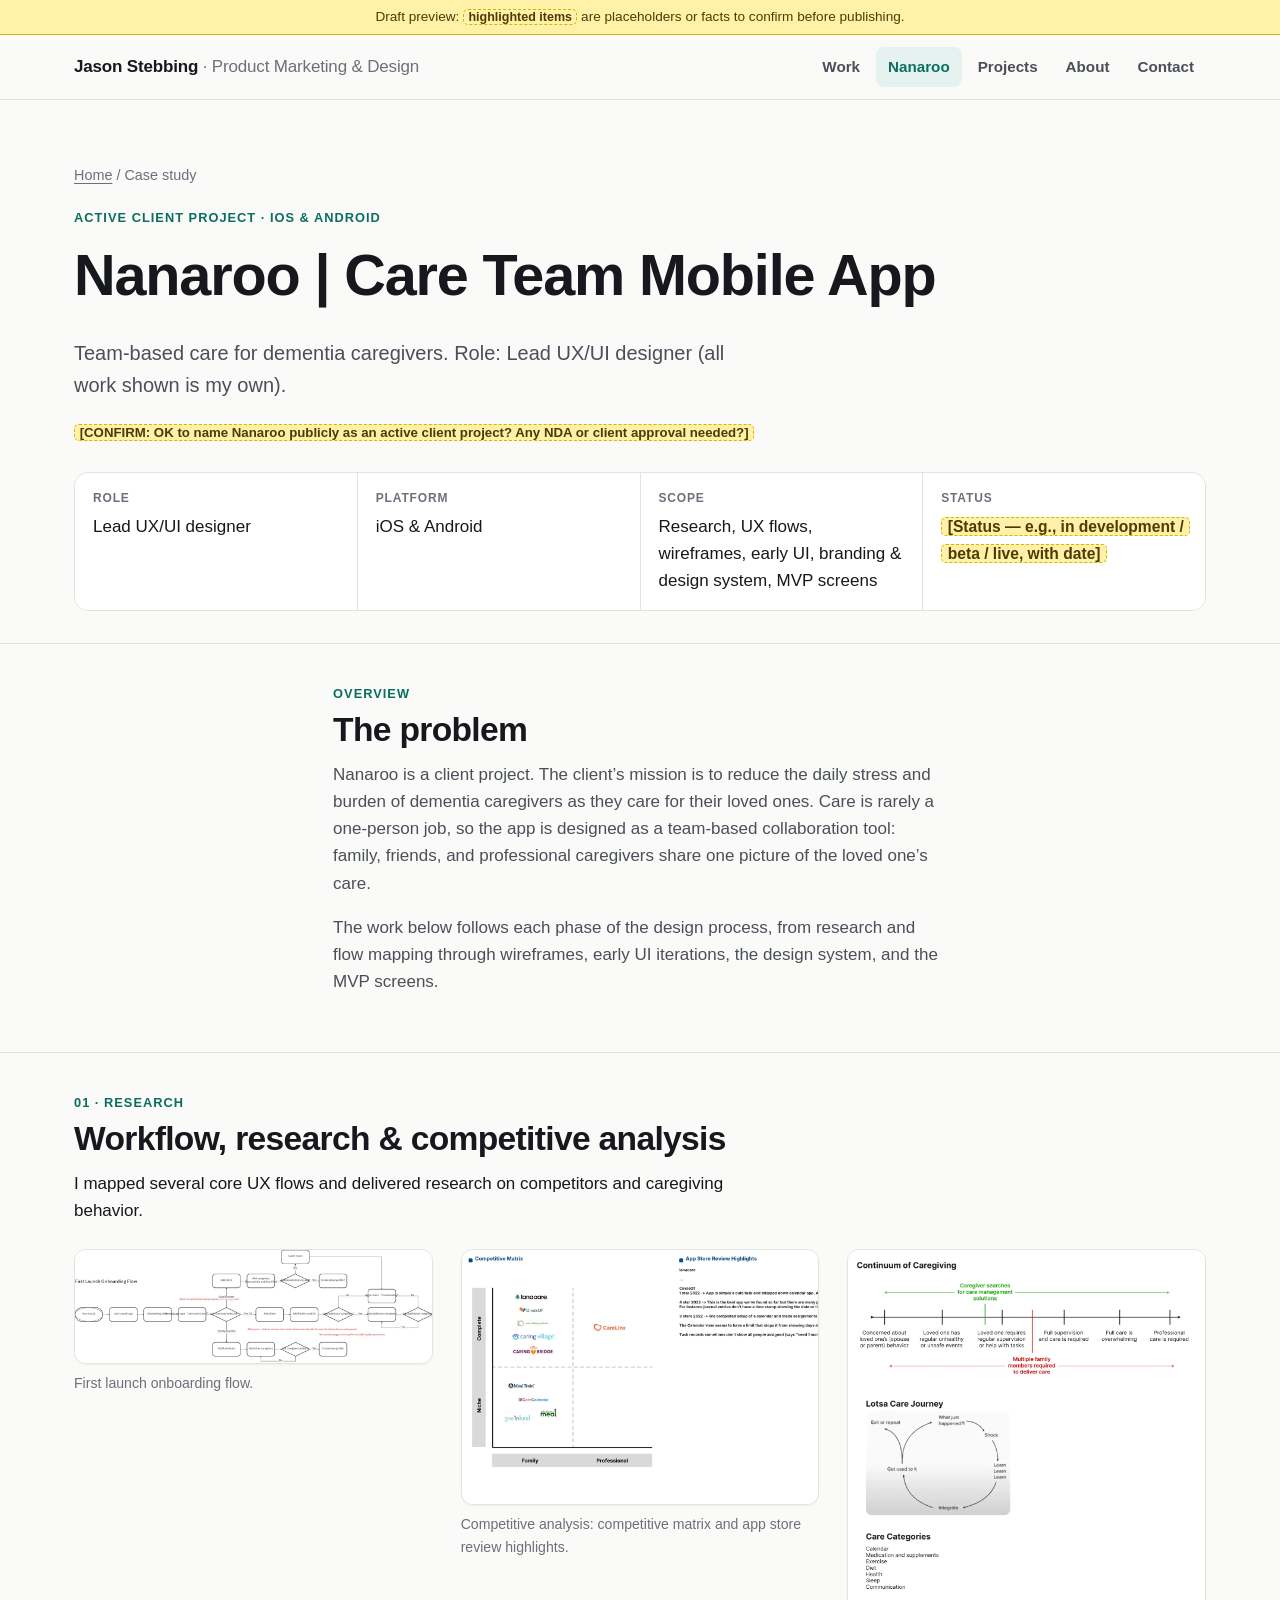
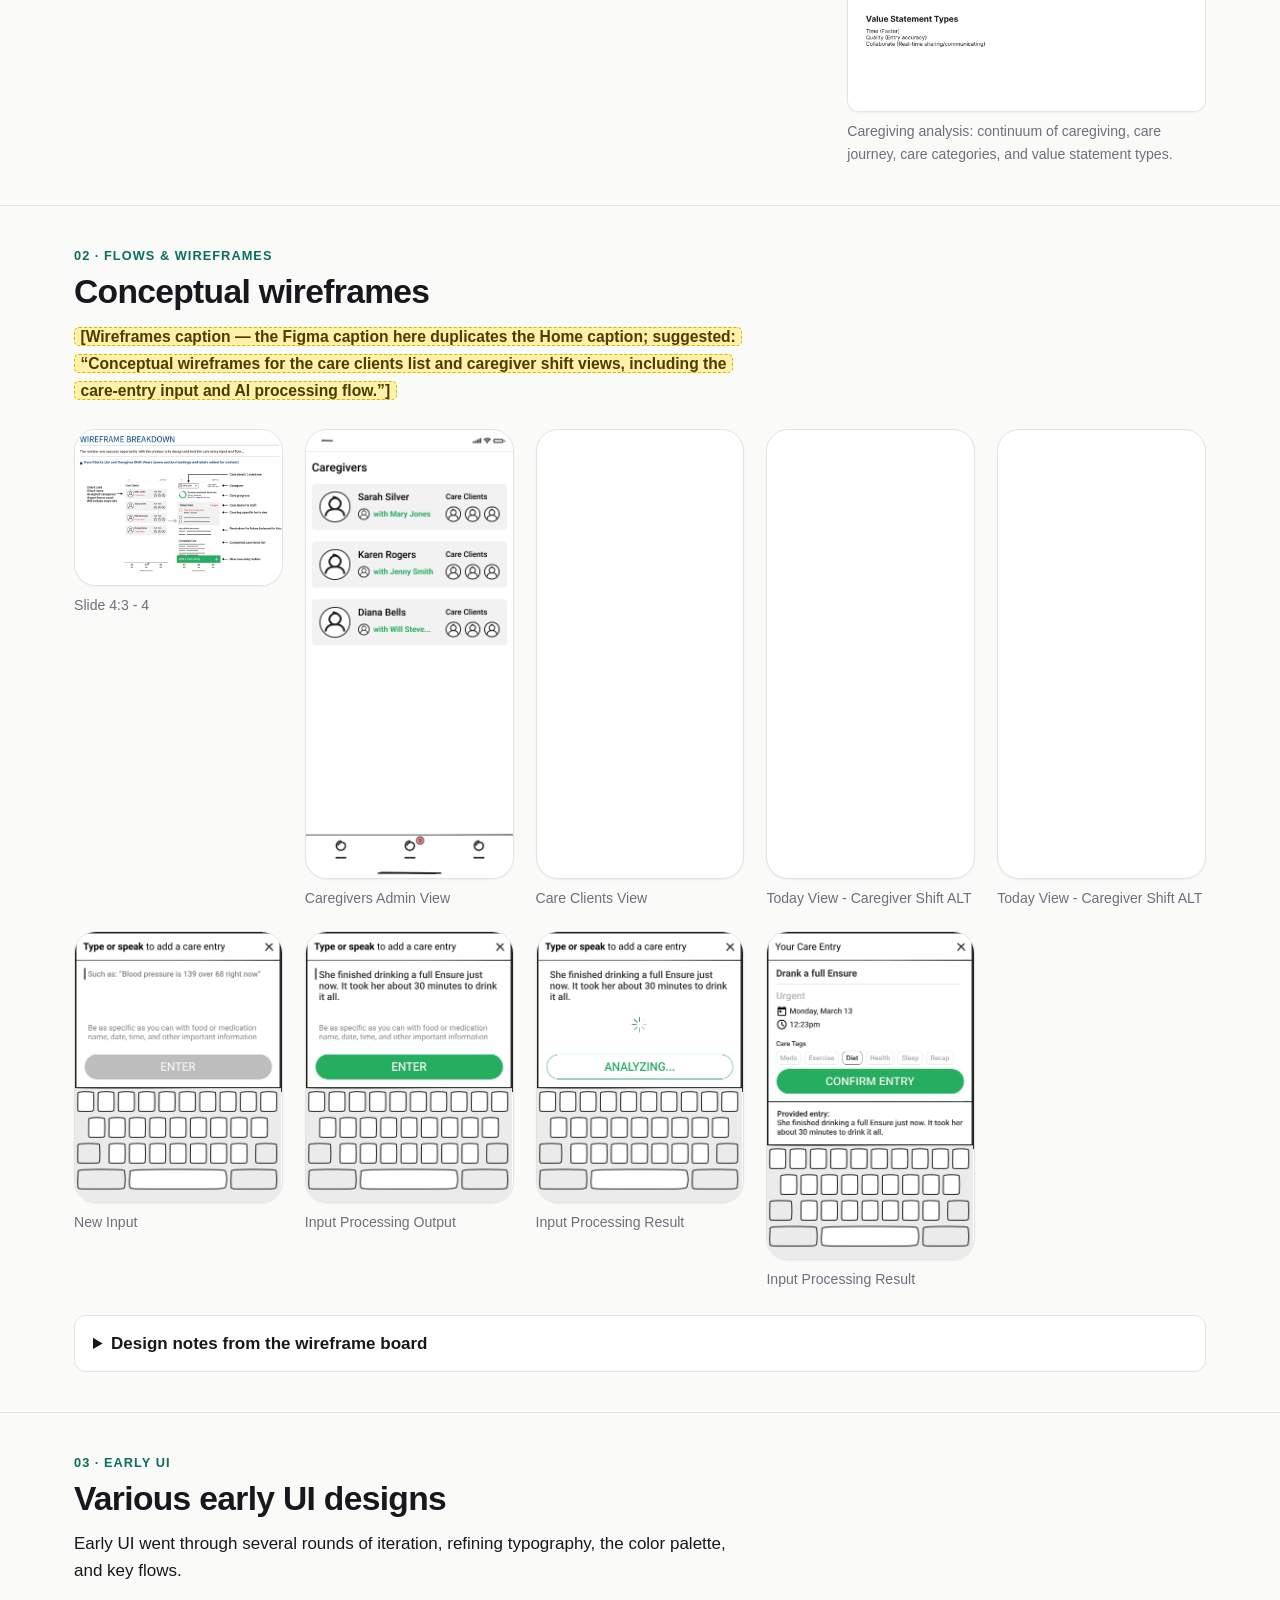
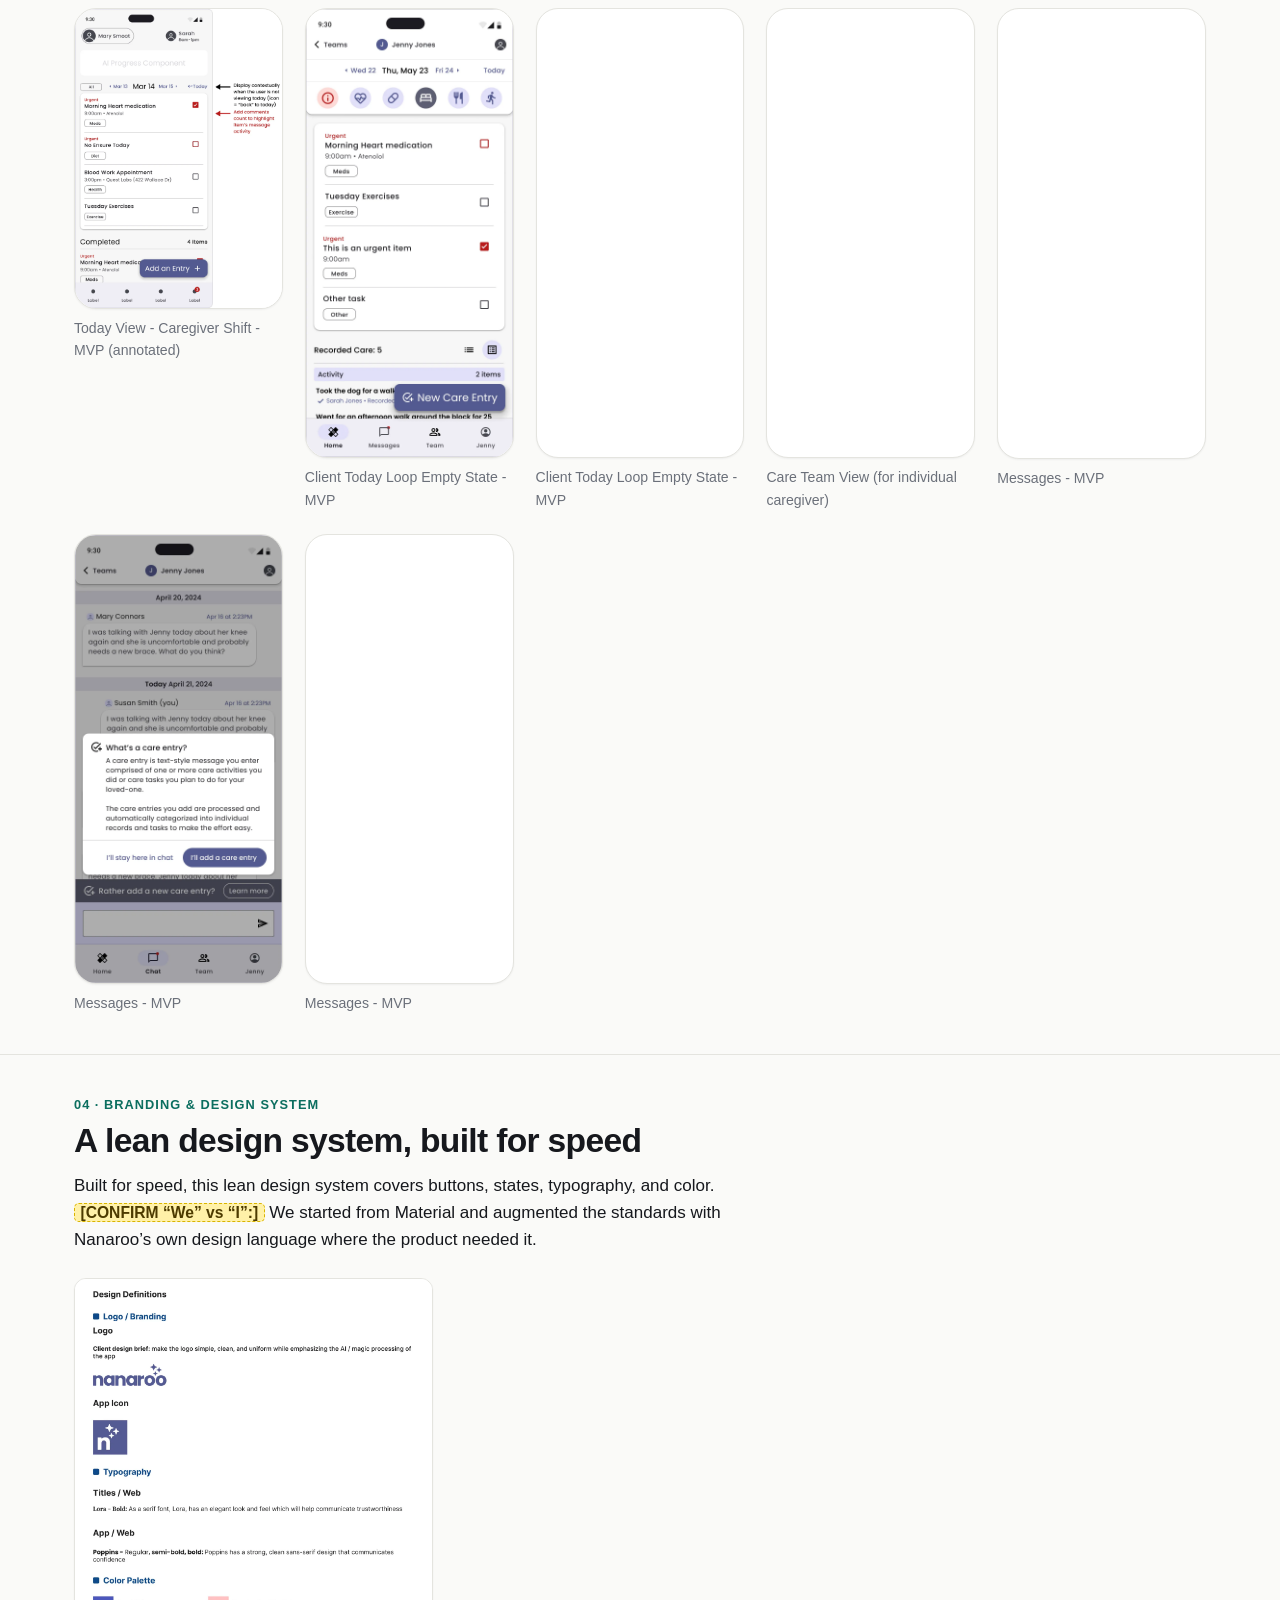
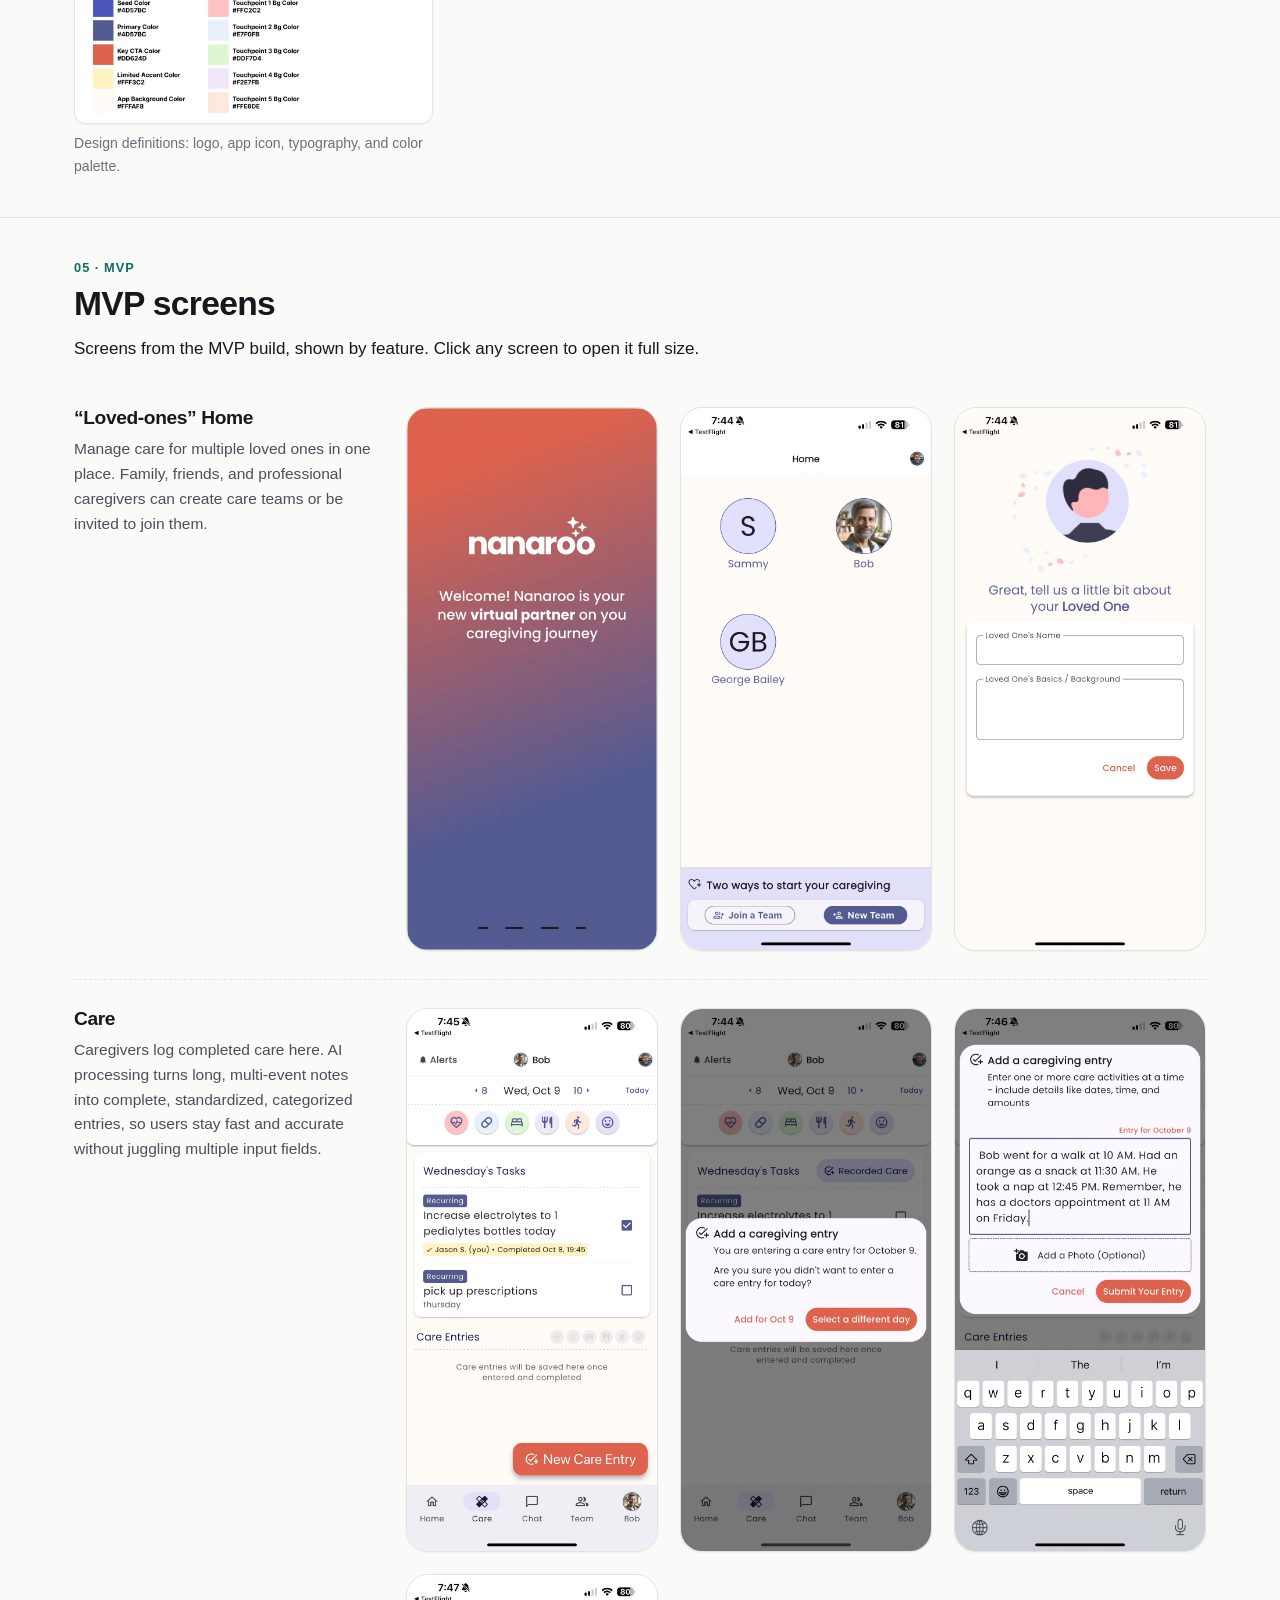
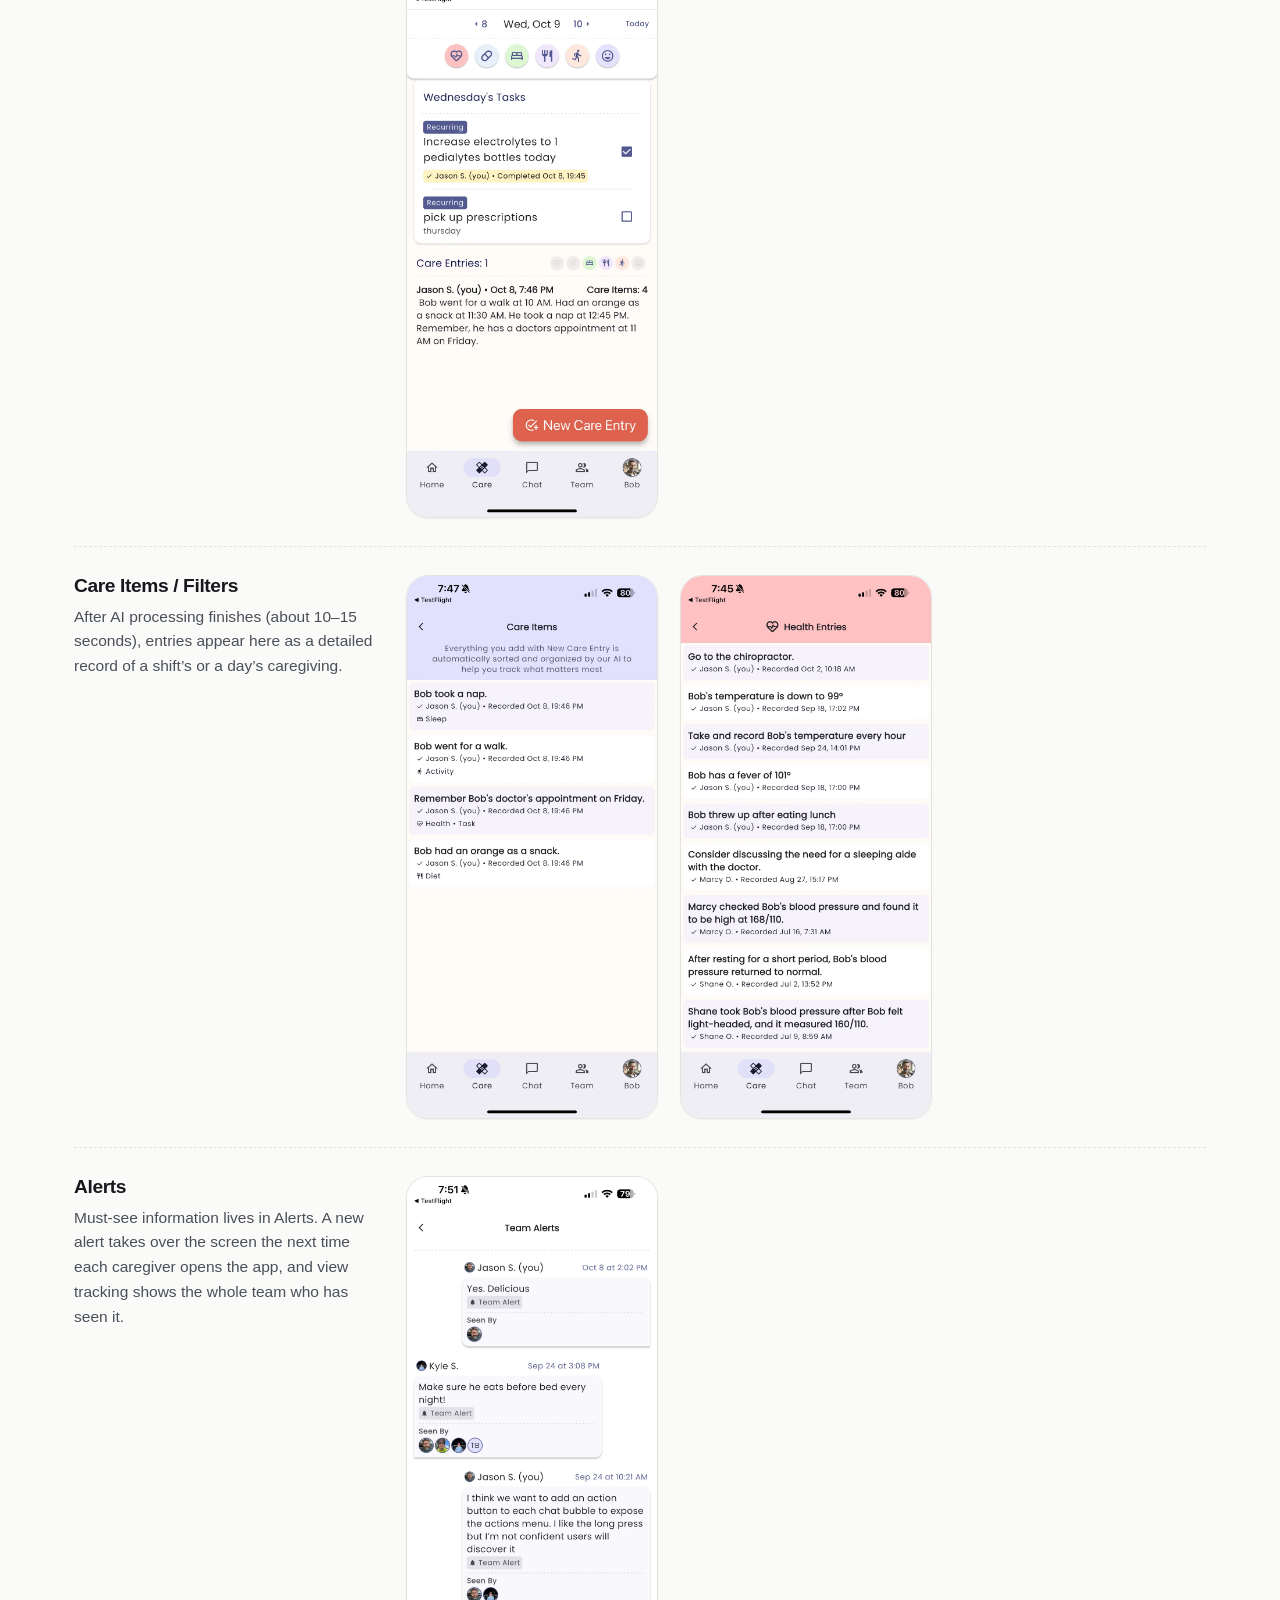
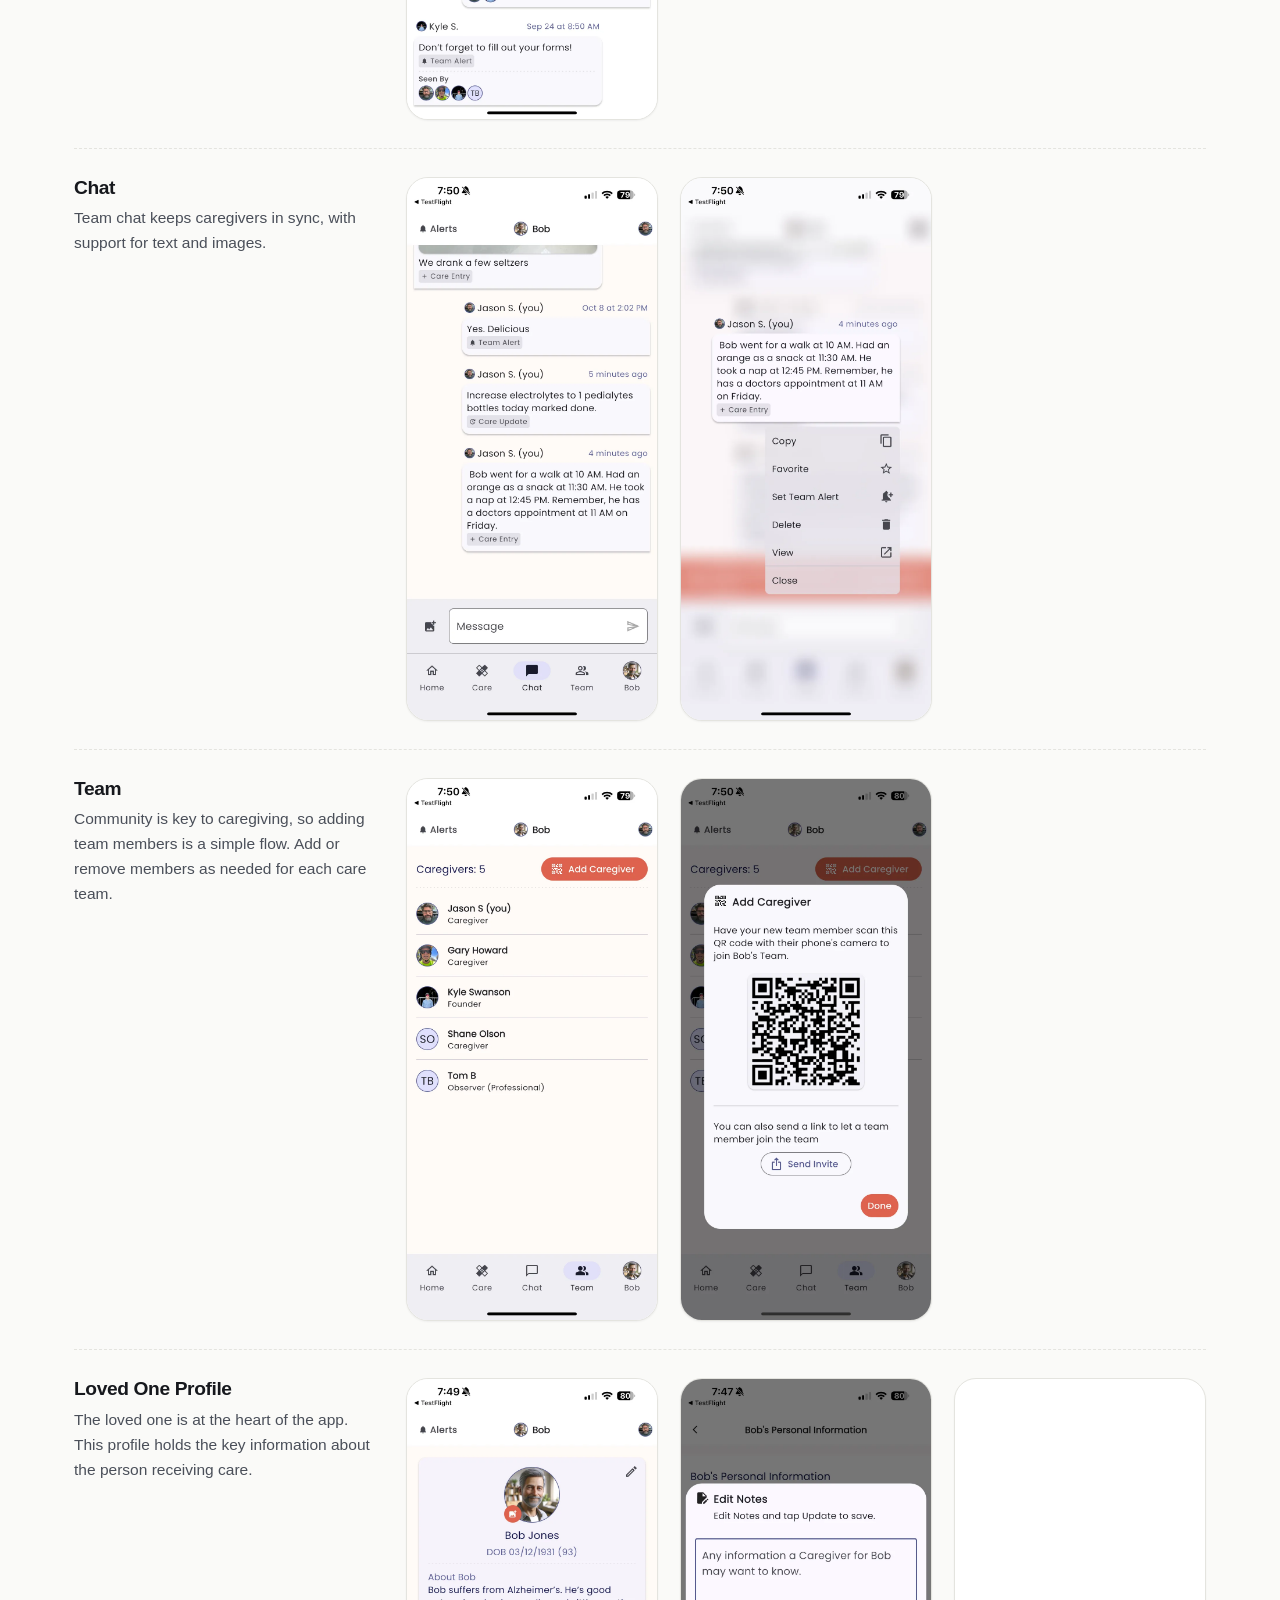
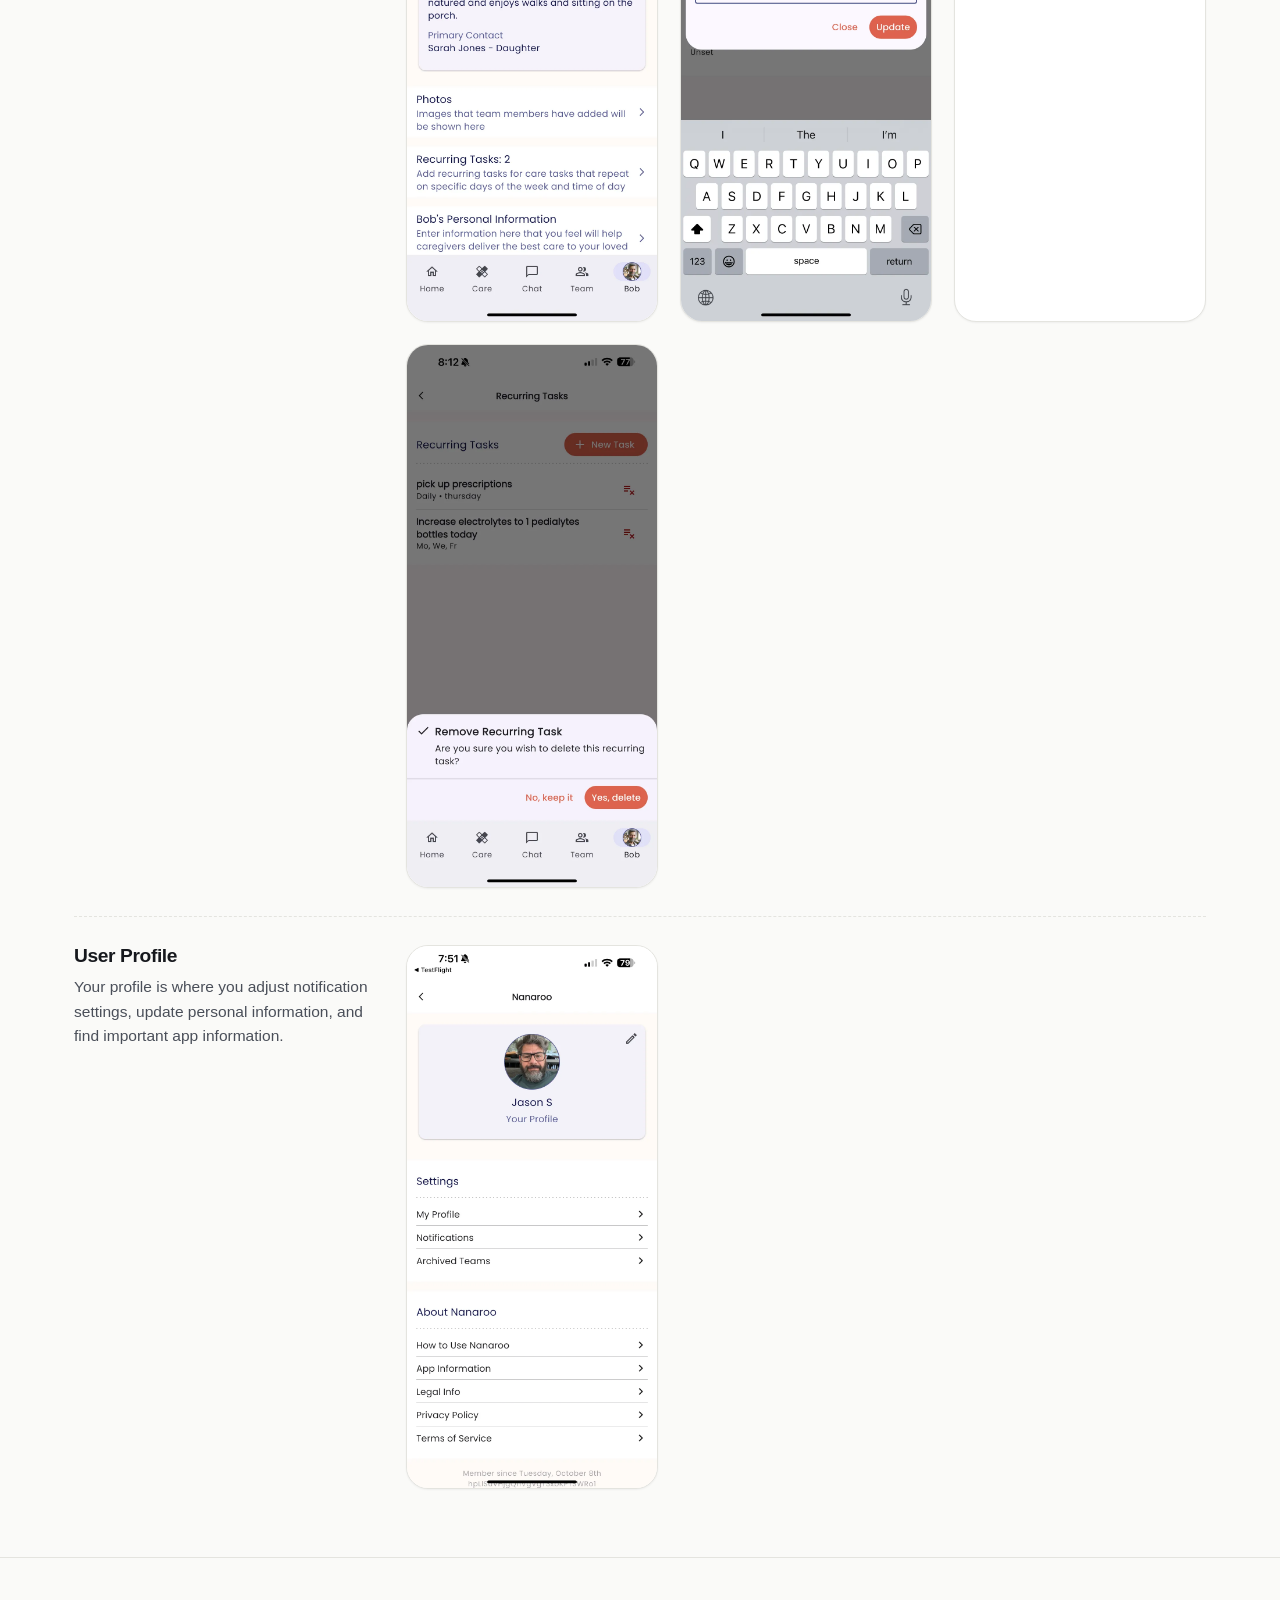
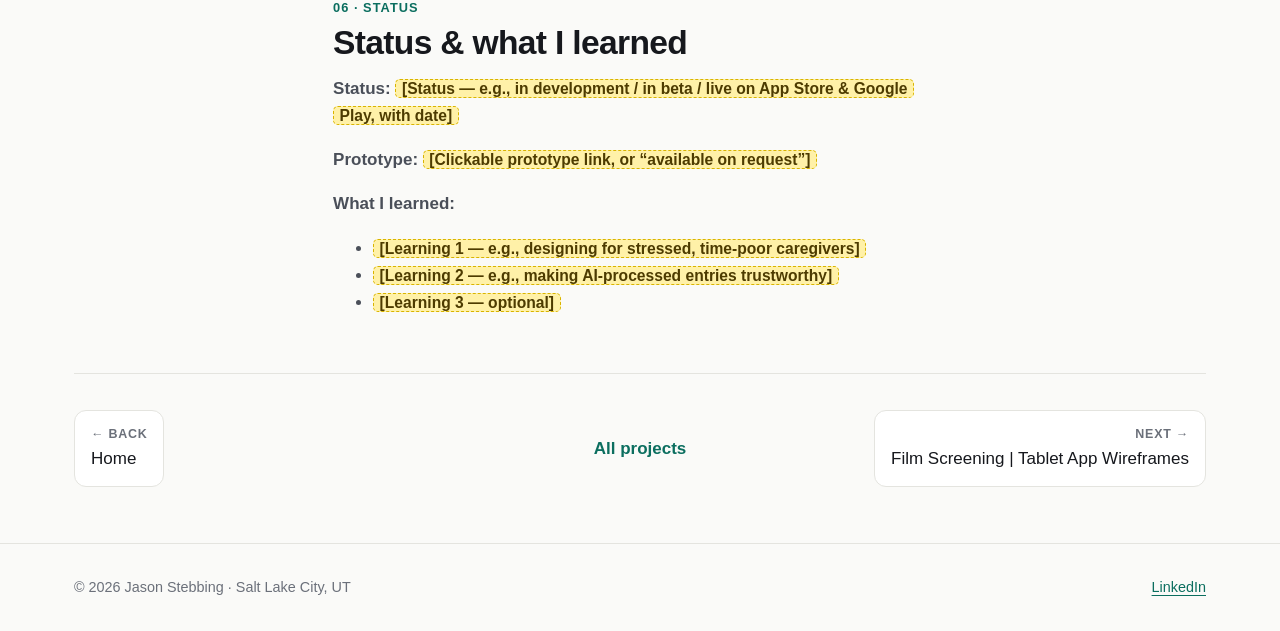
==== nanaroo.html @ d7ece161 "Publish Jason Stebbing's static portfolio for GitHub Pages. Extract the finished HTML/CSS site at th" ====
<!doctype html>
<html lang="en">
<head>
<meta charset="utf-8">
<meta name="viewport" content="width=device-width, initial-scale=1">
<title>Nanaroo case study | Jason Stebbing</title>
<meta name="description" content="Nanaroo: team-based care mobile app for dementia caregivers. Lead UX/UI design by Jason Stebbing.">
<meta name="robots" content="noindex">
<link rel="stylesheet" href="css/style.css">
<link rel="icon" href="data:image/svg+xml,%3Csvg xmlns='http://www.w3.org/2000/svg' viewBox='0 0 64 64'%3E%3Crect width='64' height='64' rx='14' fill='%230b6e5f'/%3E%3Ctext x='32' y='42' font-family='Arial' font-size='28' font-weight='700' fill='white' text-anchor='middle'%3EJS%3C/text%3E%3C/svg%3E">
</head>
<body>
<a class="skip" href="#main">Skip to content</a>
<div class="draft" role="note">Draft preview: <mark class="ph">highlighted items</mark> are placeholders or facts to confirm before publishing.</div>
<header class="site-header"><div class="wrap">
<a class="brand" href="index.html">Jason Stebbing <span>· Product Marketing &amp; Design</span></a>
<nav aria-label="Primary"><ul class="nav">
<li><a href="index.html#work">Work</a></li>
<li><a href="nanaroo.html" aria-current="page">Nanaroo</a></li>
<li><a href="index.html#projects">Projects</a></li>
<li><a href="index.html#about">About</a></li>
<li><a href="index.html#contact">Contact</a></li>
</ul></nav></div></header>
<main id="main">

<div class="page-head"><div class="wrap">
<p class="crumb"><a href="index.html">Home</a> / Case study</p>
<span class="eyebrow">Active client project · iOS &amp; Android</span>
<h1>Nanaroo | Care Team Mobile App</h1>
<p class="lede">Team-based care for dementia caregivers. Role: Lead UX/UI designer (all work shown is my own).</p>
<p class="note"><mark class="ph">[CONFIRM: OK to name Nanaroo publicly as an active client project? Any NDA or client approval needed?]</mark></p>
<dl class="meta">
<div><dt>Role</dt><dd>Lead UX/UI designer</dd></div>
<div><dt>Platform</dt><dd>iOS &amp; Android</dd></div>
<div><dt>Scope</dt><dd>Research, UX flows, wireframes, early UI, branding &amp; design system, MVP screens</dd></div>
<div><dt>Status</dt><dd><mark class="ph">[Status — e.g., in development / beta / live, with date]</mark></dd></div>
</dl>
</div></div>

<section class="block" aria-labelledby="n-overview"><div class="wrap prose">
<span class="kicker">Overview</span><h2 id="n-overview">The problem</h2>
<p>Nanaroo is a client project. The client’s mission is to reduce the daily stress and burden of dementia caregivers as they care for their loved ones. Care is rarely a one-person job, so the app is designed as a team-based collaboration tool: family, friends, and professional caregivers share one picture of the loved one’s care.</p>
<p>The work below follows each phase of the design process, from research and flow mapping through wireframes, early UI iterations, the design system, and the MVP screens.</p>
</div></section>

<section class="block" aria-labelledby="n-research"><div class="wrap">
<span class="kicker">01 · Research</span><h2 id="n-research">Workflow, research &amp; competitive analysis</h2>
<p class="prose">I mapped several core UX flows and delivered research on competitors and caregiving behavior.</p>
<div class="shots medium">


<figure class="shot"><a href="assets/nanaroo/research-first-launch-onboarding-flow.webp" title="Open full-size image"><img src="assets/nanaroo/research-first-launch-onboarding-flow-1200.webp" srcset="assets/nanaroo/research-first-launch-onboarding-flow-1200.webp 1200w, assets/nanaroo/research-first-launch-onboarding-flow.webp 2400w" sizes="(max-width: 700px) 100vw, 560px" width="1200" height="382" loading="lazy" decoding="async" alt="Nanaroo research: first launch onboarding flow diagram"></a><figcaption>First launch onboarding flow.</figcaption></figure><figure class="shot"><a href="assets/nanaroo/research-competitive-analysis.webp" title="Open full-size image"><img src="assets/nanaroo/research-competitive-analysis-1200.webp" srcset="assets/nanaroo/research-competitive-analysis-1200.webp 1200w, assets/nanaroo/research-competitive-analysis.webp 2238w" sizes="(max-width: 700px) 100vw, 560px" width="1200" height="856" loading="lazy" decoding="async" alt="Nanaroo research: competitive matrix (family vs. professional, niche vs. complete) and app store review highlights"></a><figcaption>Competitive analysis: competitive matrix and app store review highlights.</figcaption></figure><figure class="shot"><a href="assets/nanaroo/research-caregiving-analysis.webp" title="Open full-size image"><img src="assets/nanaroo/research-caregiving-analysis-1200.webp" srcset="assets/nanaroo/research-caregiving-analysis-1200.webp 1200w, assets/nanaroo/research-caregiving-analysis.webp 2400w" sizes="(max-width: 700px) 100vw, 560px" width="1200" height="1553" loading="lazy" decoding="async" alt="Nanaroo research: caregiving analysis, including the continuum of caregiving, the Lotsa care journey, care categories, and value statement types"></a><figcaption>Caregiving analysis: continuum of caregiving, care journey, care categories, and value statement types.</figcaption></figure>
</div>
</div></section>

<section class="block" aria-labelledby="n-wire"><div class="wrap">
<span class="kicker">02 · Flows &amp; wireframes</span><h2 id="n-wire">Conceptual wireframes</h2>
<p class="prose"><mark class="ph">[Wireframes caption — the Figma caption here duplicates the Home caption; suggested: “Conceptual wireframes for the care clients list and caregiver shift views, including the care-entry input and AI processing flow.”]</mark></p>

<div class="shots phones"><figure class="shot"><a href="assets/nanaroo/wireframes-annotated-care-clients-and-shift-views.webp" title="Open full-size image"><img src="assets/nanaroo/wireframes-annotated-care-clients-and-shift-views-1200.webp" srcset="assets/nanaroo/wireframes-annotated-care-clients-and-shift-views-1200.webp 1200w, assets/nanaroo/wireframes-annotated-care-clients-and-shift-views.webp 2048w" sizes="(max-width: 600px) 50vw, 240px" width="1200" height="900" loading="lazy" decoding="async" alt="Nanaroo wireframe: Slide 4:3 - 4"></a><figcaption>Slide 4:3 - 4</figcaption></figure><figure class="shot"><a href="assets/nanaroo/wireframes-01-caregivers-admin-view.webp" title="Open full-size image"><img src="assets/nanaroo/wireframes-01-caregivers-admin-view-1200.webp" srcset="assets/nanaroo/wireframes-01-caregivers-admin-view-1200.webp 860w" sizes="(max-width: 600px) 50vw, 240px" width="860" height="1864" loading="lazy" decoding="async" alt="Nanaroo wireframe: Caregivers Admin View"></a><figcaption>Caregivers Admin View</figcaption></figure><figure class="shot"><a href="assets/nanaroo/wireframes-02-care-clients-view.webp" title="Open full-size image"><img src="assets/nanaroo/wireframes-02-care-clients-view-1200.webp" srcset="assets/nanaroo/wireframes-02-care-clients-view-1200.webp 860w" sizes="(max-width: 600px) 50vw, 240px" width="860" height="1864" loading="lazy" decoding="async" alt="Nanaroo wireframe: Care Clients View"></a><figcaption>Care Clients View</figcaption></figure><figure class="shot"><a href="assets/nanaroo/wireframes-03-today-view-caregiver-shift-alt.webp" title="Open full-size image"><img src="assets/nanaroo/wireframes-03-today-view-caregiver-shift-alt-1200.webp" srcset="assets/nanaroo/wireframes-03-today-view-caregiver-shift-alt-1200.webp 860w" sizes="(max-width: 600px) 50vw, 240px" width="860" height="1864" loading="lazy" decoding="async" alt="Nanaroo wireframe: Today View - Caregiver Shift ALT"></a><figcaption>Today View - Caregiver Shift ALT</figcaption></figure><figure class="shot"><a href="assets/nanaroo/wireframes-04-today-view-caregiver-shift-alt.webp" title="Open full-size image"><img src="assets/nanaroo/wireframes-04-today-view-caregiver-shift-alt-1200.webp" srcset="assets/nanaroo/wireframes-04-today-view-caregiver-shift-alt-1200.webp 860w" sizes="(max-width: 600px) 50vw, 240px" width="860" height="1864" loading="lazy" decoding="async" alt="Nanaroo wireframe: Today View - Caregiver Shift ALT"></a><figcaption>Today View - Caregiver Shift ALT</figcaption></figure><figure class="shot"><a href="assets/nanaroo/wireframes-05-new-input.webp" title="Open full-size image"><img src="assets/nanaroo/wireframes-05-new-input-1200.webp" srcset="assets/nanaroo/wireframes-05-new-input-1200.webp 864w" sizes="(max-width: 600px) 50vw, 240px" width="864" height="1126" loading="lazy" decoding="async" alt="Nanaroo wireframe: New Input"></a><figcaption>New Input</figcaption></figure><figure class="shot"><a href="assets/nanaroo/wireframes-06-input-processing-output.webp" title="Open full-size image"><img src="assets/nanaroo/wireframes-06-input-processing-output-1200.webp" srcset="assets/nanaroo/wireframes-06-input-processing-output-1200.webp 864w" sizes="(max-width: 600px) 50vw, 240px" width="864" height="1126" loading="lazy" decoding="async" alt="Nanaroo wireframe: Input Processing Output"></a><figcaption>Input Processing Output</figcaption></figure><figure class="shot"><a href="assets/nanaroo/wireframes-07-input-processing-result.webp" title="Open full-size image"><img src="assets/nanaroo/wireframes-07-input-processing-result-1200.webp" srcset="assets/nanaroo/wireframes-07-input-processing-result-1200.webp 864w" sizes="(max-width: 600px) 50vw, 240px" width="864" height="1126" loading="lazy" decoding="async" alt="Nanaroo wireframe: Input Processing Result"></a><figcaption>Input Processing Result</figcaption></figure><figure class="shot"><a href="assets/nanaroo/wireframes-08-input-processing-result.webp" title="Open full-size image"><img src="assets/nanaroo/wireframes-08-input-processing-result-1200.webp" srcset="assets/nanaroo/wireframes-08-input-processing-result-1200.webp 864w" sizes="(max-width: 600px) 50vw, 240px" width="864" height="1366" loading="lazy" decoding="async" alt="Nanaroo wireframe: Input Processing Result"></a><figcaption>Input Processing Result</figcaption></figure></div>
<details><summary>Design notes from the wireframe board</summary><ul><li>Both the care client and the caregiver are displayed at the top of the view.</li><li>The current caregiver on shift is displayed on the right, visible only to the care manager/director.</li><li>Care items for the day are a checklist of sorts. They are the only card-styled items, intentionally, to isolate them and put focus on them for caregivers.</li><li>A full-width + button makes the primary activity trigger very clear to users.</li><li>Each processed care entry captures caregiver name, shift info, client/loved one, submission date and time, the user entry, location, detected care tags, other users’ names, a summary/title, urgency level (if indicated), and the loved one’s mood/status.</li></ul></details>
</div></section>

<section class="block" aria-labelledby="n-early"><div class="wrap">
<span class="kicker">03 · Early UI</span><h2 id="n-early">Various early UI designs</h2>
<p class="prose">Early UI went through several rounds of iteration, refining typography, the color palette, and key flows.</p>
<div class="shots phones"><figure class="shot"><a href="assets/nanaroo/early-ui-01-group-26086146.webp" title="Open full-size image"><img src="assets/nanaroo/early-ui-01-group-26086146-1200.webp" srcset="assets/nanaroo/early-ui-01-group-26086146-1200.webp 1200w, assets/nanaroo/early-ui-01-group-26086146.webp 1292w" sizes="(max-width: 600px) 50vw, 240px" width="1200" height="1731" loading="lazy" decoding="async" alt="Nanaroo early UI: Today View - Caregiver Shift - MVP (annotated)"></a><figcaption>Today View - Caregiver Shift - MVP (annotated)</figcaption></figure><figure class="shot"><a href="assets/nanaroo/early-ui-02-client-today-loop-empty-state-mvp.webp" title="Open full-size image"><img src="assets/nanaroo/early-ui-02-client-today-loop-empty-state-mvp-1200.webp" srcset="assets/nanaroo/early-ui-02-client-today-loop-empty-state-mvp-1200.webp 860w" sizes="(max-width: 600px) 50vw, 240px" width="860" height="1864" loading="lazy" decoding="async" alt="Nanaroo early UI: Client Today Loop Empty State - MVP"></a><figcaption>Client Today Loop Empty State - MVP</figcaption></figure><figure class="shot"><a href="assets/nanaroo/early-ui-03-client-today-loop-empty-state-mvp.webp" title="Open full-size image"><img src="assets/nanaroo/early-ui-03-client-today-loop-empty-state-mvp-1200.webp" srcset="assets/nanaroo/early-ui-03-client-today-loop-empty-state-mvp-1200.webp 860w" sizes="(max-width: 600px) 50vw, 240px" width="860" height="1864" loading="lazy" decoding="async" alt="Nanaroo early UI: Client Today Loop Empty State - MVP"></a><figcaption>Client Today Loop Empty State - MVP</figcaption></figure><figure class="shot"><a href="assets/nanaroo/early-ui-04-care-team-view-for-individual-caregiver.webp" title="Open full-size image"><img src="assets/nanaroo/early-ui-04-care-team-view-for-individual-caregiver-1200.webp" srcset="assets/nanaroo/early-ui-04-care-team-view-for-individual-caregiver-1200.webp 860w" sizes="(max-width: 600px) 50vw, 240px" width="860" height="1864" loading="lazy" decoding="async" alt="Nanaroo early UI: Care Team View (for individual caregiver)"></a><figcaption>Care Team View (for individual caregiver)</figcaption></figure><figure class="shot"><a href="assets/nanaroo/early-ui-05-messages-mvp.webp" title="Open full-size image"><img src="assets/nanaroo/early-ui-05-messages-mvp-1200.webp" srcset="assets/nanaroo/early-ui-05-messages-mvp-1200.webp 860w" sizes="(max-width: 600px) 50vw, 240px" width="860" height="1864" loading="lazy" decoding="async" alt="Nanaroo early UI: Messages - MVP"></a><figcaption>Messages - MVP</figcaption></figure><figure class="shot"><a href="assets/nanaroo/early-ui-06-messages-mvp.webp" title="Open full-size image"><img src="assets/nanaroo/early-ui-06-messages-mvp-1200.webp" srcset="assets/nanaroo/early-ui-06-messages-mvp-1200.webp 860w" sizes="(max-width: 600px) 50vw, 240px" width="860" height="1864" loading="lazy" decoding="async" alt="Nanaroo early UI: Messages - MVP"></a><figcaption>Messages - MVP</figcaption></figure><figure class="shot"><a href="assets/nanaroo/early-ui-07-messages-mvp.webp" title="Open full-size image"><img src="assets/nanaroo/early-ui-07-messages-mvp-1200.webp" srcset="assets/nanaroo/early-ui-07-messages-mvp-1200.webp 860w" sizes="(max-width: 600px) 50vw, 240px" width="860" height="1864" loading="lazy" decoding="async" alt="Nanaroo early UI: Messages - MVP"></a><figcaption>Messages - MVP</figcaption></figure></div>
</div></section>

<section class="block" aria-labelledby="n-ds"><div class="wrap">
<span class="kicker">04 · Branding &amp; design system</span><h2 id="n-ds">A lean design system, built for speed</h2>
<p class="prose">Built for speed, this lean design system covers buttons, states, typography, and color. <mark class="ph">[CONFIRM “We” vs “I”:]</mark> We started from Material and augmented the standards with Nanaroo’s own design language where the product needed it.</p>
<div class="shots medium"><figure class="shot"><a href="assets/nanaroo/design-system-logo-typography-color.webp" title="Open full-size image"><img src="assets/nanaroo/design-system-logo-typography-color-1200.webp" srcset="assets/nanaroo/design-system-logo-typography-color-1200.webp 1200w, assets/nanaroo/design-system-logo-typography-color.webp 2400w" sizes="(max-width: 700px) 100vw, 560px" width="1200" height="1496" loading="lazy" decoding="async" alt="Nanaroo design definitions: logo, app icon, typography (Lora for titles, Poppins for app text), and color palette"></a><figcaption>Design definitions: logo, app icon, typography, and color palette.</figcaption></figure></div>
</div></section>

<section class="block" aria-labelledby="n-mvp"><div class="wrap">
<span class="kicker">05 · MVP</span><h2 id="n-mvp">MVP screens</h2>
<p class="prose">Screens from the MVP build, shown by feature. Click any screen to open it full size.</p>
<div class="feature-row"><div><h3>“Loved-ones” Home</h3><p>Manage care for multiple loved ones in one place. Family, friends, and professional caregivers can create care teams or be invited to join them.</p></div><div class="shots phones"><figure class="shot"><a href="assets/nanaroo/mvp-home-01.webp" title="Open full-size image"><img src="assets/nanaroo/mvp-home-01-1200.webp" srcset="assets/nanaroo/mvp-home-01-1200.webp 860w" sizes="(max-width: 600px) 50vw, 240px" width="860" height="1864" loading="lazy" decoding="async" alt="Nanaroo MVP screen, “Loved-ones” Home (1 of 3)"></a></figure><figure class="shot"><a href="assets/nanaroo/mvp-home-02.webp" title="Open full-size image"><img src="assets/nanaroo/mvp-home-02-1200.webp" srcset="assets/nanaroo/mvp-home-02-1200.webp 860w" sizes="(max-width: 600px) 50vw, 240px" width="860" height="1864" loading="lazy" decoding="async" alt="Nanaroo MVP screen, “Loved-ones” Home (2 of 3)"></a></figure><figure class="shot"><a href="assets/nanaroo/mvp-home-03.webp" title="Open full-size image"><img src="assets/nanaroo/mvp-home-03-1200.webp" srcset="assets/nanaroo/mvp-home-03-1200.webp 860w" sizes="(max-width: 600px) 50vw, 240px" width="860" height="1864" loading="lazy" decoding="async" alt="Nanaroo MVP screen, “Loved-ones” Home (3 of 3)"></a></figure></div></div>
<div class="feature-row"><div><h3>Care</h3><p>Caregivers log completed care here. AI processing turns long, multi-event notes into complete, standardized, categorized entries, so users stay fast and accurate without juggling multiple input fields.</p></div><div class="shots phones"><figure class="shot"><a href="assets/nanaroo/mvp-care-01.webp" title="Open full-size image"><img src="assets/nanaroo/mvp-care-01-1200.webp" srcset="assets/nanaroo/mvp-care-01-1200.webp 860w" sizes="(max-width: 600px) 50vw, 240px" width="860" height="1864" loading="lazy" decoding="async" alt="Nanaroo MVP screen, Care (1 of 4)"></a></figure><figure class="shot"><a href="assets/nanaroo/mvp-care-02.webp" title="Open full-size image"><img src="assets/nanaroo/mvp-care-02-1200.webp" srcset="assets/nanaroo/mvp-care-02-1200.webp 860w" sizes="(max-width: 600px) 50vw, 240px" width="860" height="1864" loading="lazy" decoding="async" alt="Nanaroo MVP screen, Care (2 of 4)"></a></figure><figure class="shot"><a href="assets/nanaroo/mvp-care-03.webp" title="Open full-size image"><img src="assets/nanaroo/mvp-care-03-1200.webp" srcset="assets/nanaroo/mvp-care-03-1200.webp 860w" sizes="(max-width: 600px) 50vw, 240px" width="860" height="1864" loading="lazy" decoding="async" alt="Nanaroo MVP screen, Care (3 of 4)"></a></figure><figure class="shot"><a href="assets/nanaroo/mvp-care-04.webp" title="Open full-size image"><img src="assets/nanaroo/mvp-care-04-1200.webp" srcset="assets/nanaroo/mvp-care-04-1200.webp 860w" sizes="(max-width: 600px) 50vw, 240px" width="860" height="1864" loading="lazy" decoding="async" alt="Nanaroo MVP screen, Care (4 of 4)"></a></figure></div></div>
<div class="feature-row"><div><h3>Care Items / Filters</h3><p>After AI processing finishes (about 10–15 seconds), entries appear here as a detailed record of a shift’s or a day’s caregiving.</p></div><div class="shots phones"><figure class="shot"><a href="assets/nanaroo/mvp-care-items-01.webp" title="Open full-size image"><img src="assets/nanaroo/mvp-care-items-01-1200.webp" srcset="assets/nanaroo/mvp-care-items-01-1200.webp 860w" sizes="(max-width: 600px) 50vw, 240px" width="860" height="1864" loading="lazy" decoding="async" alt="Nanaroo MVP screen, Care Items / Filters (1 of 2)"></a></figure><figure class="shot"><a href="assets/nanaroo/mvp-care-items-02.webp" title="Open full-size image"><img src="assets/nanaroo/mvp-care-items-02-1200.webp" srcset="assets/nanaroo/mvp-care-items-02-1200.webp 860w" sizes="(max-width: 600px) 50vw, 240px" width="860" height="1864" loading="lazy" decoding="async" alt="Nanaroo MVP screen, Care Items / Filters (2 of 2)"></a></figure></div></div>
<div class="feature-row"><div><h3>Alerts</h3><p>Must-see information lives in Alerts. A new alert takes over the screen the next time each caregiver opens the app, and view tracking shows the whole team who has seen it.</p></div><div class="shots phones"><figure class="shot"><a href="assets/nanaroo/mvp-alerts-01.webp" title="Open full-size image"><img src="assets/nanaroo/mvp-alerts-01-1200.webp" srcset="assets/nanaroo/mvp-alerts-01-1200.webp 860w" sizes="(max-width: 600px) 50vw, 240px" width="860" height="1864" loading="lazy" decoding="async" alt="Nanaroo MVP screen, Alerts (1 of 1)"></a></figure></div></div>
<div class="feature-row"><div><h3>Chat</h3><p>Team chat keeps caregivers in sync, with support for text and images.</p></div><div class="shots phones"><figure class="shot"><a href="assets/nanaroo/mvp-chat-01.webp" title="Open full-size image"><img src="assets/nanaroo/mvp-chat-01-1200.webp" srcset="assets/nanaroo/mvp-chat-01-1200.webp 860w" sizes="(max-width: 600px) 50vw, 240px" width="860" height="1864" loading="lazy" decoding="async" alt="Nanaroo MVP screen, Chat (1 of 2)"></a></figure><figure class="shot"><a href="assets/nanaroo/mvp-chat-02.webp" title="Open full-size image"><img src="assets/nanaroo/mvp-chat-02-1200.webp" srcset="assets/nanaroo/mvp-chat-02-1200.webp 860w" sizes="(max-width: 600px) 50vw, 240px" width="860" height="1864" loading="lazy" decoding="async" alt="Nanaroo MVP screen, Chat (2 of 2)"></a></figure></div></div>
<div class="feature-row"><div><h3>Team</h3><p>Community is key to caregiving, so adding team members is a simple flow. Add or remove members as needed for each care team.</p></div><div class="shots phones"><figure class="shot"><a href="assets/nanaroo/mvp-team-01.webp" title="Open full-size image"><img src="assets/nanaroo/mvp-team-01-1200.webp" srcset="assets/nanaroo/mvp-team-01-1200.webp 860w" sizes="(max-width: 600px) 50vw, 240px" width="860" height="1864" loading="lazy" decoding="async" alt="Nanaroo MVP screen, Team (1 of 2)"></a></figure><figure class="shot"><a href="assets/nanaroo/mvp-team-02.webp" title="Open full-size image"><img src="assets/nanaroo/mvp-team-02-1200.webp" srcset="assets/nanaroo/mvp-team-02-1200.webp 860w" sizes="(max-width: 600px) 50vw, 240px" width="860" height="1864" loading="lazy" decoding="async" alt="Nanaroo MVP screen, Team (2 of 2)"></a></figure></div></div>
<div class="feature-row"><div><h3>Loved One Profile</h3><p>The loved one is at the heart of the app. This profile holds the key information about the person receiving care.</p></div><div class="shots phones"><figure class="shot"><a href="assets/nanaroo/mvp-loved-one-profile-01.webp" title="Open full-size image"><img src="assets/nanaroo/mvp-loved-one-profile-01-1200.webp" srcset="assets/nanaroo/mvp-loved-one-profile-01-1200.webp 860w" sizes="(max-width: 600px) 50vw, 240px" width="860" height="1864" loading="lazy" decoding="async" alt="Nanaroo MVP screen, Loved One Profile (1 of 4)"></a></figure><figure class="shot"><a href="assets/nanaroo/mvp-loved-one-profile-02.webp" title="Open full-size image"><img src="assets/nanaroo/mvp-loved-one-profile-02-1200.webp" srcset="assets/nanaroo/mvp-loved-one-profile-02-1200.webp 860w" sizes="(max-width: 600px) 50vw, 240px" width="860" height="1864" loading="lazy" decoding="async" alt="Nanaroo MVP screen, Loved One Profile (2 of 4)"></a></figure><figure class="shot"><a href="assets/nanaroo/mvp-loved-one-profile-03.webp" title="Open full-size image"><img src="assets/nanaroo/mvp-loved-one-profile-03-1200.webp" srcset="assets/nanaroo/mvp-loved-one-profile-03-1200.webp 860w" sizes="(max-width: 600px) 50vw, 240px" width="860" height="1864" loading="lazy" decoding="async" alt="Nanaroo MVP screen, Loved One Profile (3 of 4)"></a></figure><figure class="shot"><a href="assets/nanaroo/mvp-loved-one-profile-04.webp" title="Open full-size image"><img src="assets/nanaroo/mvp-loved-one-profile-04-1200.webp" srcset="assets/nanaroo/mvp-loved-one-profile-04-1200.webp 860w" sizes="(max-width: 600px) 50vw, 240px" width="860" height="1864" loading="lazy" decoding="async" alt="Nanaroo MVP screen, Loved One Profile (4 of 4)"></a></figure></div></div>
<div class="feature-row"><div><h3>User Profile</h3><p>Your profile is where you adjust notification settings, update personal information, and find important app information.</p></div><div class="shots phones"><figure class="shot"><a href="assets/nanaroo/mvp-user-profile-01.webp" title="Open full-size image"><img src="assets/nanaroo/mvp-user-profile-01-1200.webp" srcset="assets/nanaroo/mvp-user-profile-01-1200.webp 860w" sizes="(max-width: 600px) 50vw, 240px" width="860" height="1864" loading="lazy" decoding="async" alt="Nanaroo MVP screen, User Profile (1 of 1)"></a></figure></div></div>

</div></section>

<section class="block" aria-labelledby="n-status"><div class="wrap prose">
<span class="kicker">06 · Status</span><h2 id="n-status">Status &amp; what I learned</h2>
<p><strong>Status:</strong> <mark class="ph">[Status — e.g., in development / in beta / live on App Store &amp; Google Play, with date]</mark></p>
<p><strong>Prototype:</strong> <mark class="ph">[Clickable prototype link, or “available on request”]</mark></p>
<p><strong>What I learned:</strong></p>
<ul>
<li><mark class="ph">[Learning 1 — e.g., designing for stressed, time-poor caregivers]</mark></li>
<li><mark class="ph">[Learning 2 — e.g., making AI-processed entries trustworthy]</mark></li>
<li><mark class="ph">[Learning 3 — optional]</mark></li>
</ul>
</div></section>

<div class="wrap"><nav class="pager" aria-label="Case study navigation"><a class="prev" href="index.html"><small>← Back</small>Home</a><a class="all" href="index.html#projects">All projects</a><a class="next" href="projects/film-screening.html"><small>Next →</small>Film Screening | Tablet App Wireframes</a></nav></div>

</main>
<footer class="site-footer"><div class="wrap"><span>© 2026 Jason Stebbing · Salt Lake City, UT</span><a href="https://www.linkedin.com/in/jason-stebbing-55b4641/" rel="noopener">LinkedIn</a></div></footer>
</body>
</html>
---- css/style.css ----
/* Jason Stebbing — portfolio. Plain CSS, no build step. */
:root{
  --bg:#fafaf8; --surface:#ffffff; --ink:#16181d; --ink-2:#4a4f59; --ink-3:#6b707a;
  --line:#e4e4df; --accent:#0b6e5f; --accent-ink:#ffffff; --accent-soft:#e6f2ef;
  --ph-bg:#fff1a8; --ph-ink:#4d3b00; --ph-line:#d9b400;
  --radius:14px; --max:1180px; --shadow:0 1px 2px rgba(16,24,40,.06),0 8px 24px rgba(16,24,40,.06);
  --font:-apple-system,BlinkMacSystemFont,"Segoe UI",Roboto,"Helvetica Neue",Arial,"Noto Sans",sans-serif;
}
*{box-sizing:border-box}
html{-webkit-text-size-adjust:100%;scroll-behavior:smooth}
body{margin:0;background:var(--bg);color:var(--ink);font:17px/1.6 var(--font);text-rendering:optimizeLegibility}
img{max-width:100%;height:auto;display:block}
a{color:var(--accent);text-underline-offset:3px}
a:hover{text-decoration-thickness:2px}
:focus-visible{outline:3px solid var(--accent);outline-offset:3px;border-radius:4px}
h1,h2,h3{line-height:1.15;letter-spacing:-.02em;margin:0 0 .5em}
h1{font-size:clamp(2.1rem,5.2vw,3.6rem);font-weight:750}
h2{font-size:clamp(1.5rem,3vw,2.1rem);font-weight:700}
h3{font-size:1.2rem;font-weight:650}
p{margin:0 0 1em}
.wrap{max-width:var(--max);margin:0 auto;padding:0 24px}
.skip{position:absolute;left:-9999px}.skip:focus{left:16px;top:12px;z-index:10;background:#fff;padding:8px 12px}

/* draft banner + placeholders */
.draft{background:var(--ph-bg);color:var(--ph-ink);font-size:.85rem;text-align:center;padding:6px 16px;border-bottom:1px solid var(--ph-line)}
.ph{background:var(--ph-bg);color:var(--ph-ink);border:1px dashed var(--ph-line);border-radius:5px;padding:0 .35em;font-weight:600;font-size:.92em;box-decoration-break:clone;-webkit-box-decoration-break:clone}
.ph-box{background:var(--ph-bg);color:var(--ph-ink);border:2px dashed var(--ph-line);border-radius:var(--radius);padding:28px;display:grid;place-items:center;text-align:center;min-height:220px;font-weight:600}
.confirm{font-size:.72rem;vertical-align:.15em;margin-left:.3em;white-space:nowrap}

/* header */
.site-header{position:sticky;top:0;z-index:5;background:rgba(250,250,248,.9);backdrop-filter:saturate(1.4) blur(8px);border-bottom:1px solid var(--line)}
.site-header .wrap{display:flex;align-items:center;justify-content:space-between;gap:16px;min-height:64px}
.brand{font-weight:750;color:var(--ink);text-decoration:none;letter-spacing:-.01em}
.brand span{color:var(--ink-3);font-weight:500}
.nav{display:flex;gap:4px;flex-wrap:wrap;margin:0;padding:0;list-style:none}
.nav a{display:block;padding:8px 12px;border-radius:8px;color:var(--ink-2);text-decoration:none;font-size:.95rem;font-weight:550}
.nav a:hover,.nav a[aria-current="page"]{background:var(--accent-soft);color:var(--accent)}

/* hero */
.hero{padding:88px 0 56px}
.eyebrow{display:inline-block;font-size:.8rem;font-weight:700;letter-spacing:.08em;text-transform:uppercase;color:var(--accent);margin-bottom:14px}
.hero h1{max-width:18ch}
.lede{font-size:clamp(1.05rem,1.6vw,1.25rem);color:var(--ink-2);max-width:62ch}
.btns{display:flex;gap:12px;flex-wrap:wrap;margin-top:28px}
.btn{display:inline-flex;align-items:center;gap:8px;padding:12px 20px;border-radius:999px;font-weight:650;text-decoration:none;border:1.5px solid var(--accent)}
.btn.primary{background:var(--accent);color:var(--accent-ink)}
.btn.ghost{color:var(--accent);background:transparent}

section{padding:48px 0}
.section-head{display:flex;align-items:end;justify-content:space-between;gap:16px;margin-bottom:24px;flex-wrap:wrap}
.section-head p{color:var(--ink-2);max-width:60ch;margin:0}

/* featured */
.feature{display:grid;grid-template-columns:1.1fr 1fr;background:var(--surface);border:1px solid var(--line);border-radius:22px;overflow:hidden;box-shadow:var(--shadow);text-decoration:none;color:inherit}
.feature .media{background:#eef1f0}
.feature .media img{width:100%;height:100%;object-fit:cover}
.feature .body{padding:40px}
.feature h3{font-size:clamp(1.5rem,2.6vw,2rem)}
.tags{display:flex;flex-wrap:wrap;gap:8px;margin:0 0 18px;padding:0;list-style:none}
.tags li{font-size:.8rem;font-weight:600;color:var(--ink-2);border:1px solid var(--line);border-radius:999px;padding:3px 10px;background:var(--bg)}
.more{font-weight:700;color:var(--accent)}
.feature:hover .more{text-decoration:underline}

/* grid of projects */
.grid{display:grid;grid-template-columns:repeat(auto-fill,minmax(300px,1fr));gap:24px}
.card{display:flex;flex-direction:column;background:var(--surface);border:1px solid var(--line);border-radius:var(--radius);overflow:hidden;text-decoration:none;color:inherit;transition:transform .15s ease,box-shadow .15s ease}
.card:hover{transform:translateY(-3px);box-shadow:var(--shadow)}
.card img{aspect-ratio:16/10;object-fit:cover;width:100%;background:#eef0f2;border-bottom:1px solid var(--line)}
.card .body{padding:16px 18px 20px}
.card h3{font-size:1.05rem;margin:0 0 4px}
.card p{margin:0;color:var(--ink-3);font-size:.92rem}
.card .num{font-size:.75rem;font-weight:700;color:var(--accent);letter-spacing:.06em}

/* about */
.about{display:grid;grid-template-columns:1fr 1fr;gap:40px;align-items:start}
.panel{background:var(--surface);border:1px solid var(--line);border-radius:var(--radius);padding:28px}
.panel dl{margin:0;display:grid;grid-template-columns:auto 1fr;gap:10px 16px}
.panel dt{font-weight:650;color:var(--ink-3);font-size:.9rem}
.panel dd{margin:0}

/* case study / project pages */
.page-head{padding:64px 0 24px}
.crumb{font-size:.9rem;margin-bottom:16px;color:var(--ink-3)}
.crumb a{color:var(--ink-3)}
.meta{display:grid;grid-template-columns:repeat(auto-fit,minmax(210px,1fr));gap:1px;background:var(--line);border:1px solid var(--line);border-radius:var(--radius);overflow:hidden;margin:28px 0 8px}
.meta div{background:var(--surface);padding:16px 18px}
.meta dt{font-size:.75rem;font-weight:700;letter-spacing:.07em;text-transform:uppercase;color:var(--ink-3);margin-bottom:4px}
.meta dd{margin:0}
.prose{max-width:70ch}
.prose p,.prose li{color:var(--ink-2)}
.block{padding:40px 0;border-top:1px solid var(--line)}
.block > .wrap > h2{margin-bottom:.35em}
.block .kicker{font-size:.8rem;font-weight:700;letter-spacing:.08em;text-transform:uppercase;color:var(--accent);margin-bottom:6px;display:block}
.note{font-size:.9rem;color:var(--ink-3)}

/* figures */
.shots{display:grid;gap:28px;margin-top:24px}
.shots.phones{grid-template-columns:repeat(auto-fill,minmax(190px,1fr));gap:22px}
.shots.medium{grid-template-columns:repeat(auto-fill,minmax(320px,1fr))}
figure{margin:0}
.shot a{display:block;border-radius:12px;overflow:hidden;border:1px solid var(--line);background:var(--surface);box-shadow:0 1px 2px rgba(16,24,40,.05);cursor:zoom-in}
.phones .shot a{border-radius:22px}
.shot a:hover{box-shadow:var(--shadow)}
figcaption{font-size:.88rem;color:var(--ink-3);margin-top:8px}
.feature-row{display:grid;grid-template-columns:minmax(220px,300px) 1fr;gap:32px;padding:28px 0;border-top:1px dashed var(--line)}
.feature-row:first-of-type{border-top:0}
.feature-row .shots{margin-top:0}
.feature-row h3{margin-bottom:.4em}
.feature-row p{color:var(--ink-2);font-size:.97rem}
details{background:var(--surface);border:1px solid var(--line);border-radius:12px;padding:14px 18px;margin-top:24px}
summary{cursor:pointer;font-weight:650}
details ul{margin:.8em 0 0;padding-left:1.2em;color:var(--ink-2);font-size:.95rem}

/* prev/next */
.pager{display:grid;grid-template-columns:1fr auto 1fr;gap:16px;align-items:center;padding:36px 0 56px;border-top:1px solid var(--line)}
.pager a{text-decoration:none;color:var(--ink);padding:14px 16px;border:1px solid var(--line);border-radius:12px;background:var(--surface)}
.pager a:hover{border-color:var(--accent)}
.pager small{display:block;color:var(--ink-3);font-size:.78rem;font-weight:700;letter-spacing:.06em;text-transform:uppercase}
.pager .next{text-align:right;justify-self:end}
.pager .prev{justify-self:start}
.pager .all{font-weight:650;border:0;background:transparent;color:var(--accent)}

footer.site-footer{border-top:1px solid var(--line);padding:32px 0;color:var(--ink-3);font-size:.9rem}
footer.site-footer .wrap{display:flex;justify-content:space-between;gap:16px;flex-wrap:wrap}

@media (max-width:900px){
  .feature{grid-template-columns:1fr}
  .feature .body{padding:26px}
  .about{grid-template-columns:1fr}
  .feature-row{grid-template-columns:1fr;gap:16px}
}
@media (max-width:600px){
  body{font-size:16px}
  .wrap{padding:0 18px}
  .site-header .wrap{flex-direction:column;align-items:flex-start;gap:4px;padding-top:10px;padding-bottom:8px;min-height:0}
  .nav a{padding:6px 10px;font-size:.9rem}
  .nav{margin-left:-10px}
  .hero{padding:48px 0 32px}
  section{padding:32px 0}
  .grid{grid-template-columns:1fr}
  .shots.phones{grid-template-columns:repeat(2,1fr);gap:14px}
  .shots.medium{grid-template-columns:1fr}
  .pager{grid-template-columns:1fr 1fr}
  .pager .all{grid-column:1/-1;grid-row:2;text-align:center}
}
@media (prefers-reduced-motion:reduce){*{transition:none!important;scroll-behavior:auto!important}}
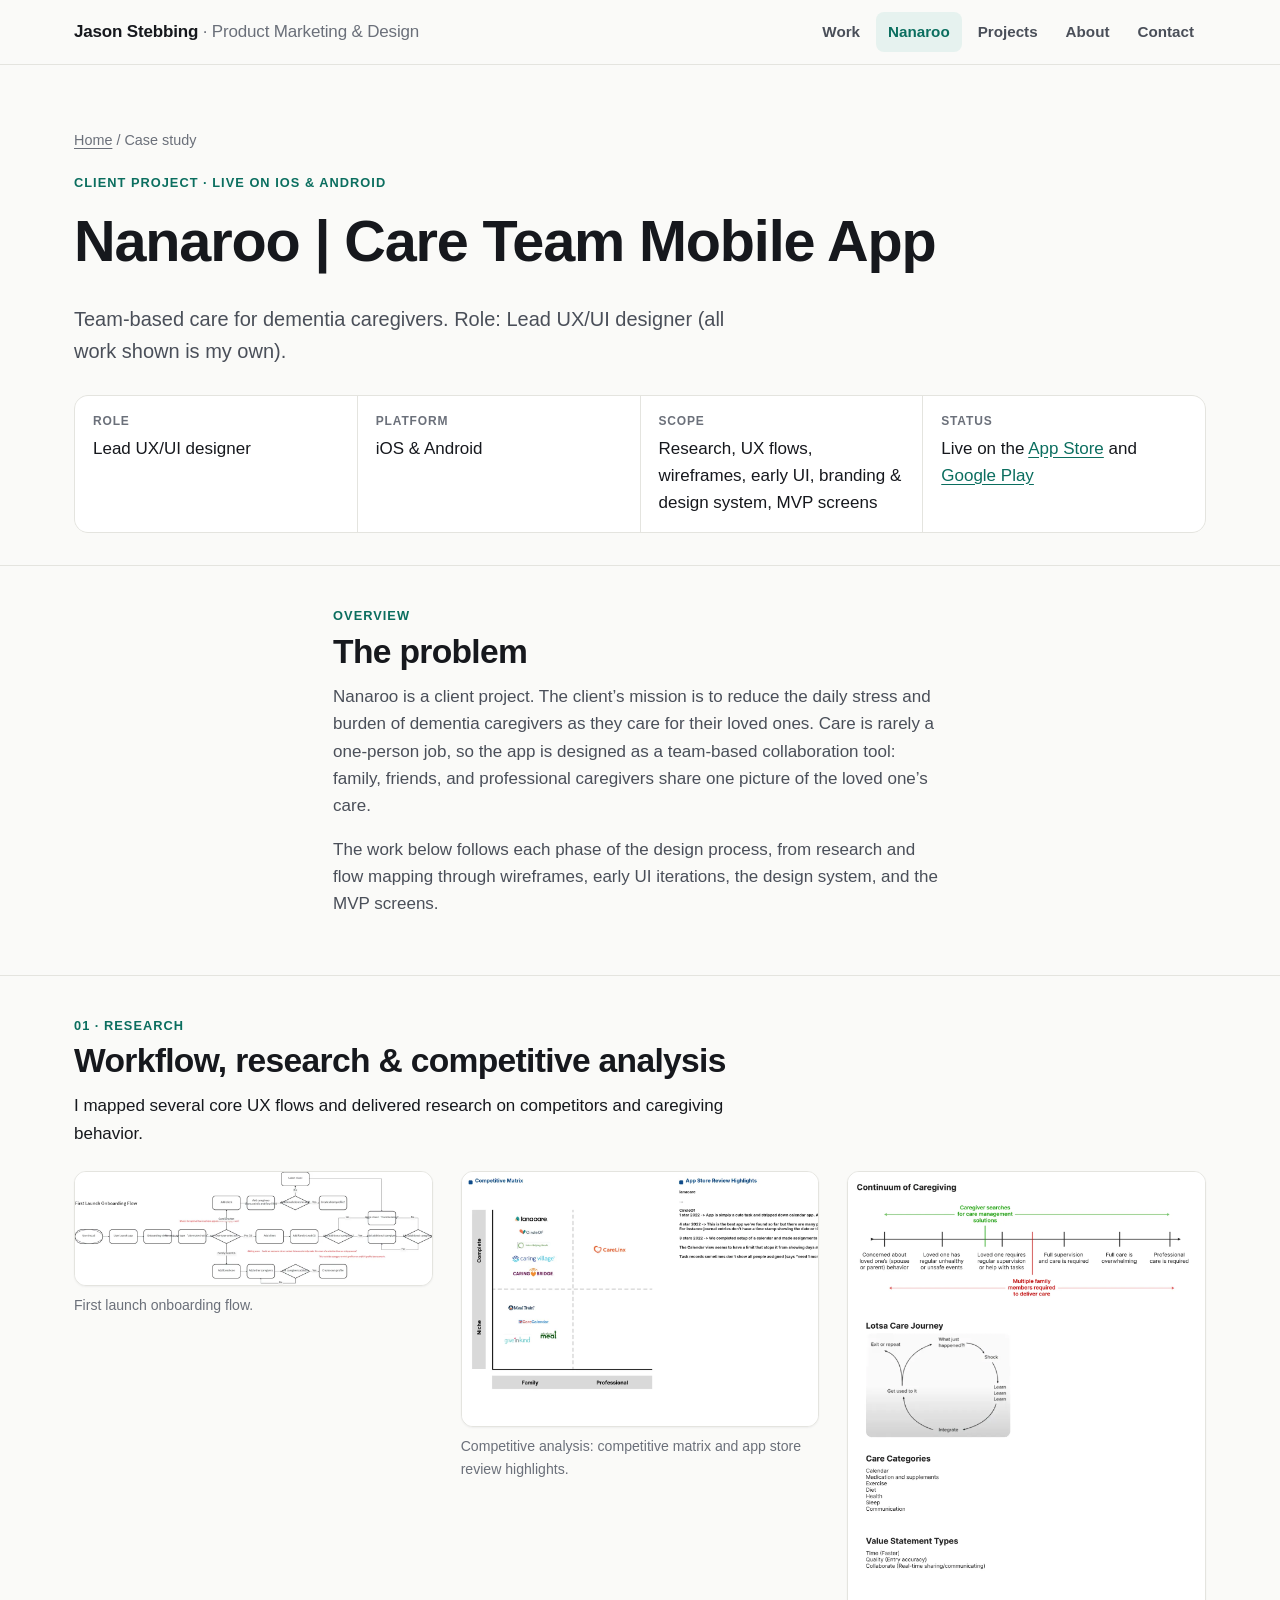
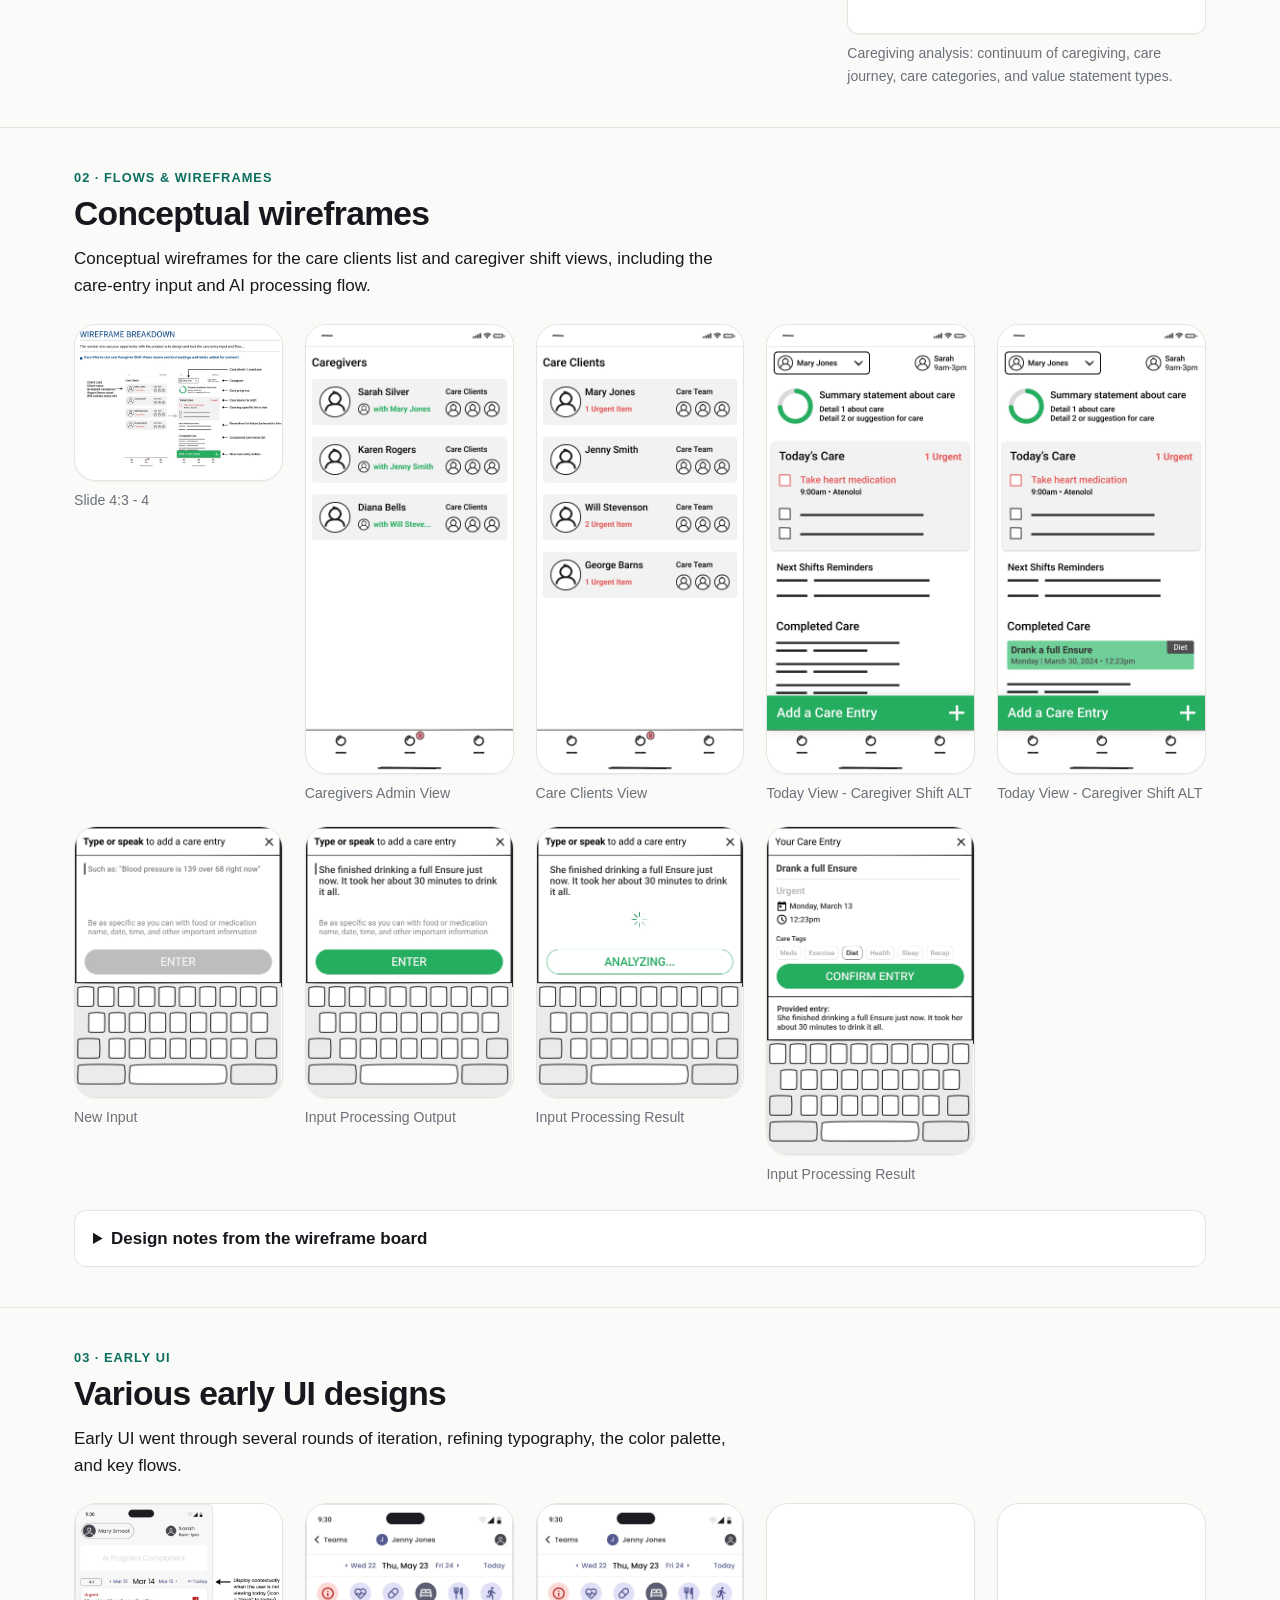
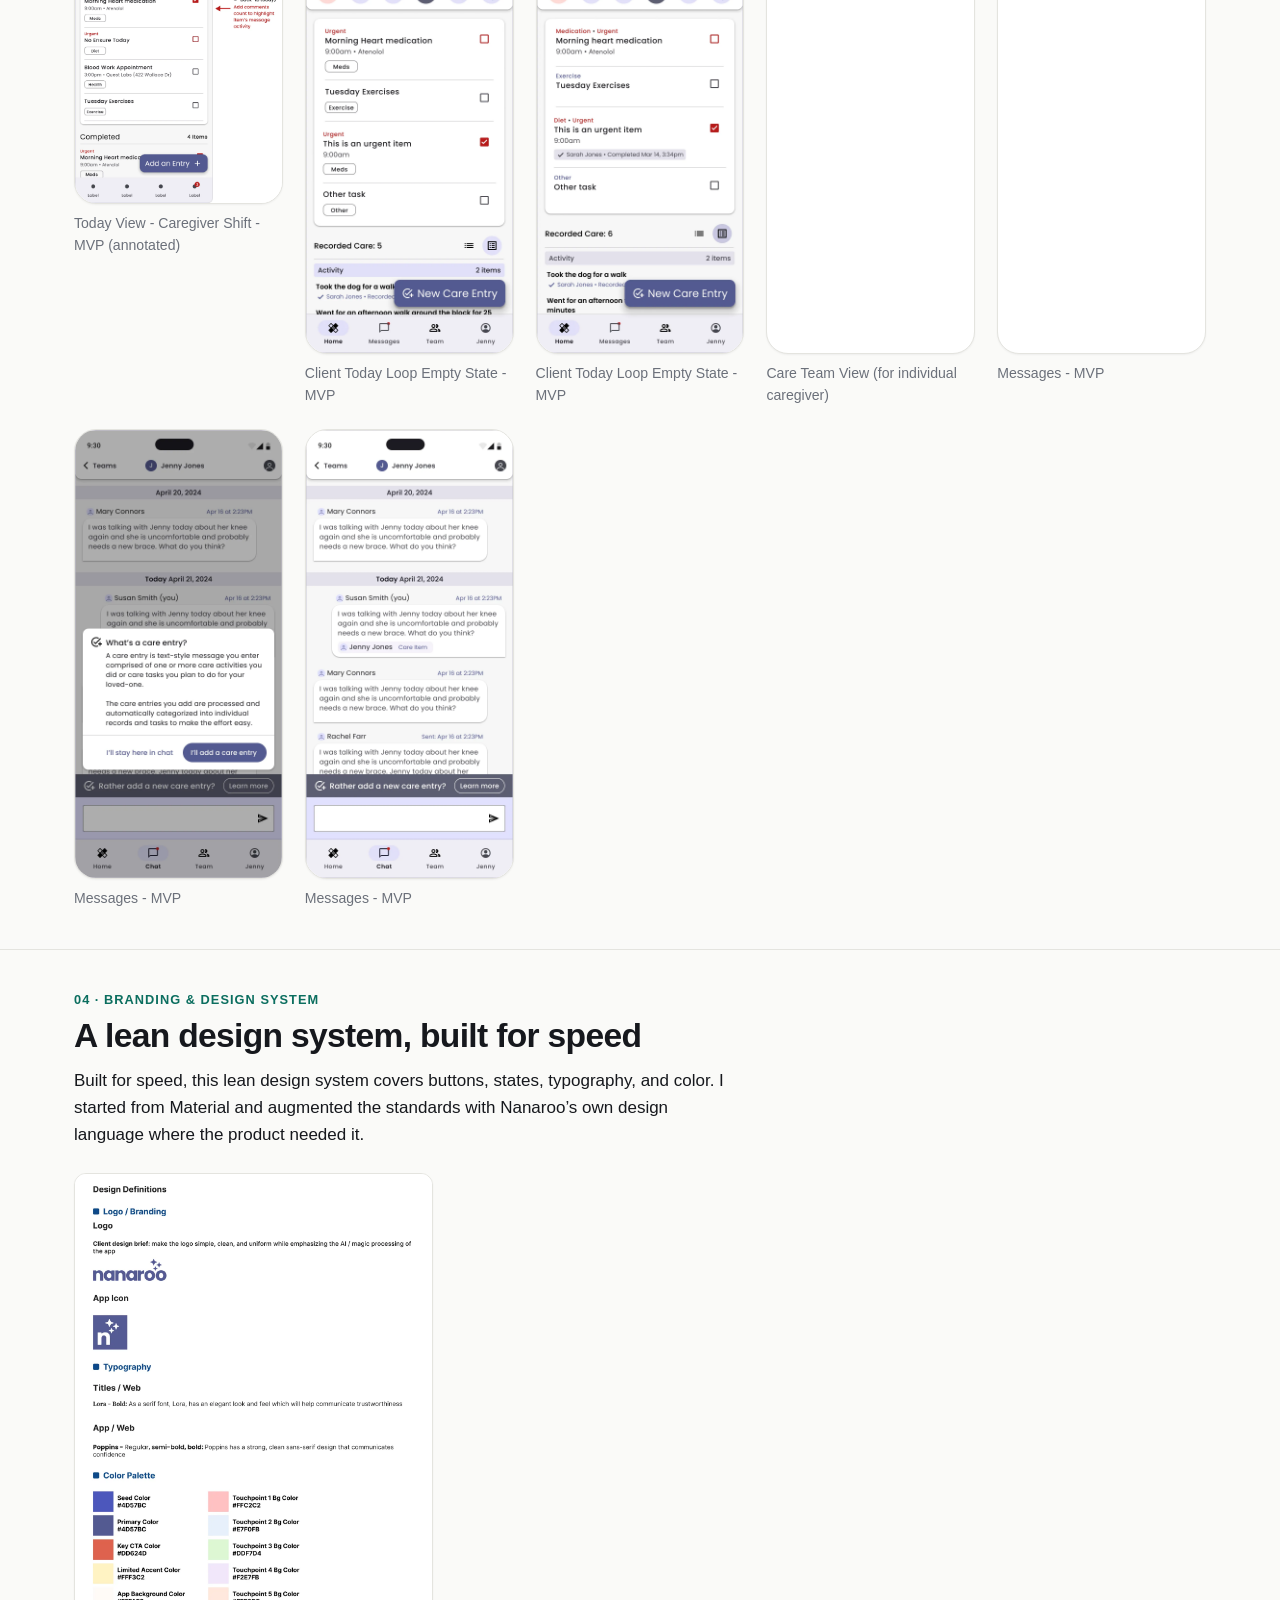
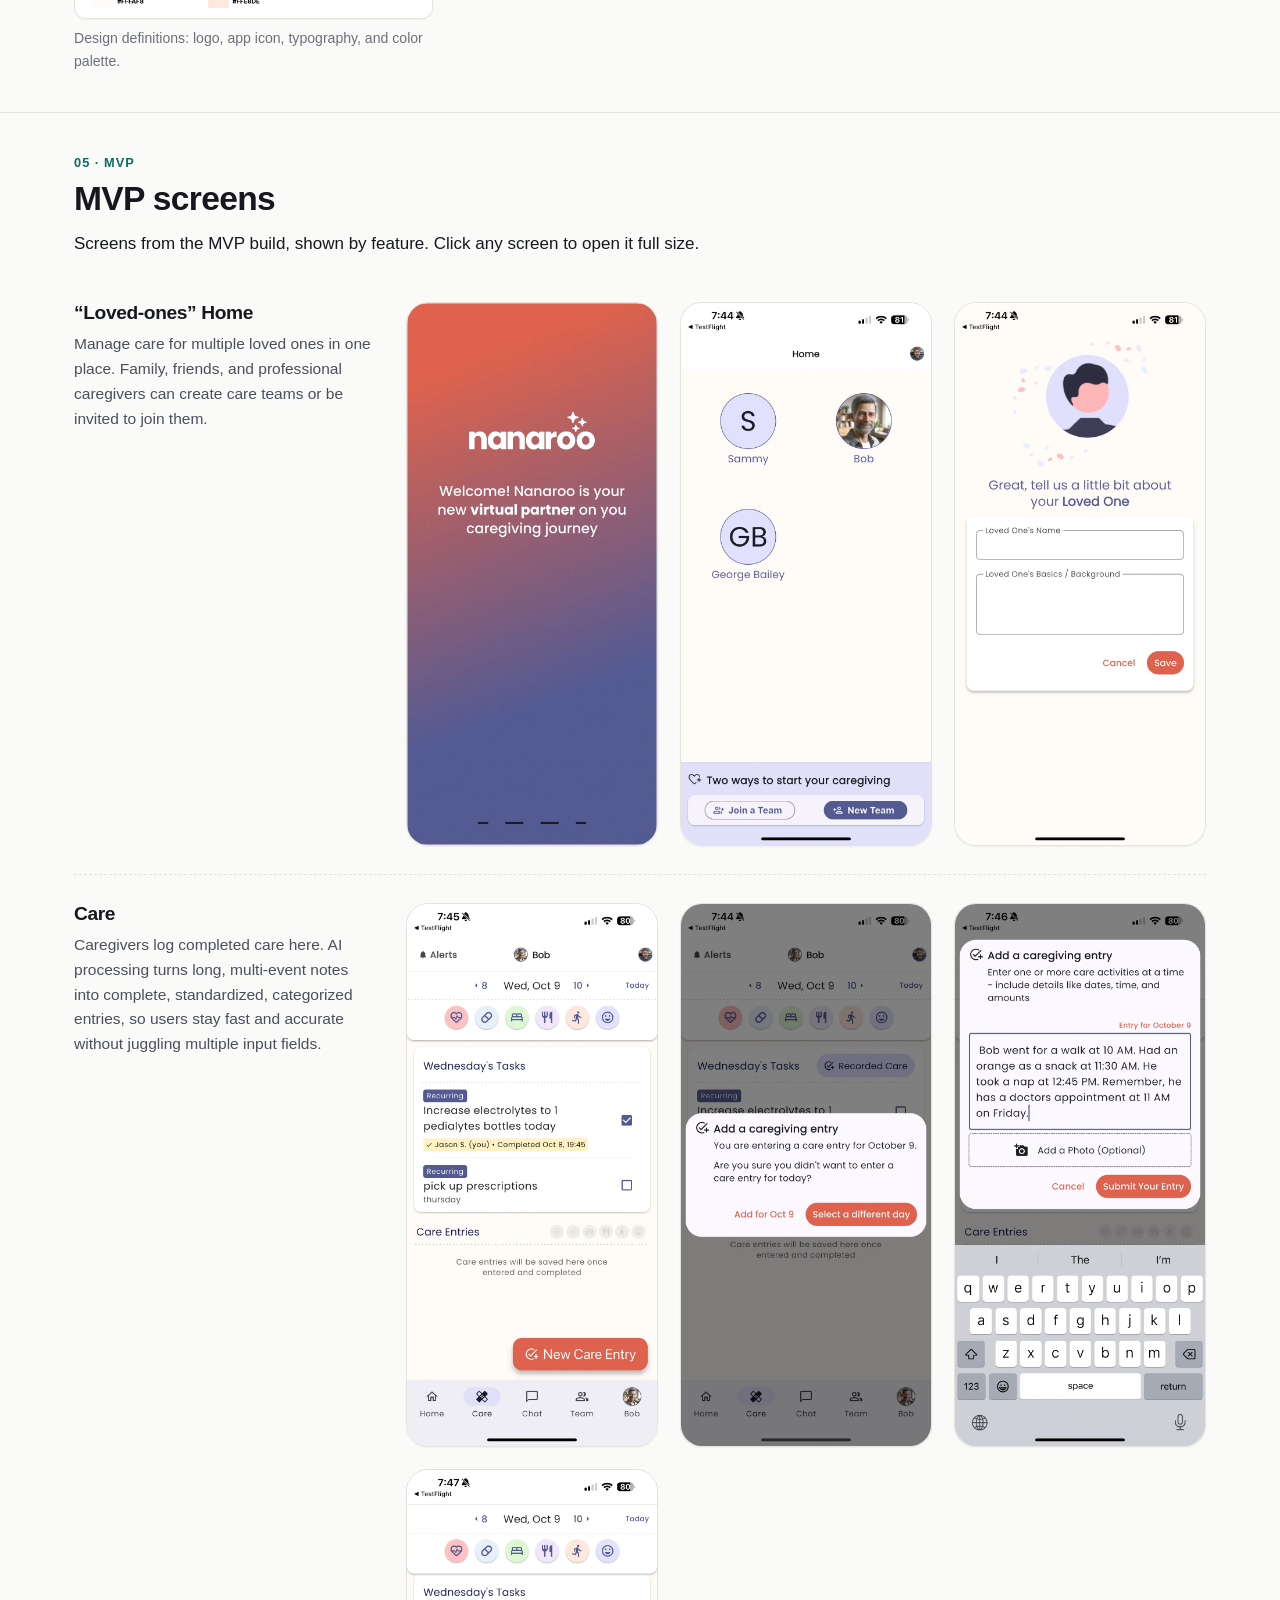
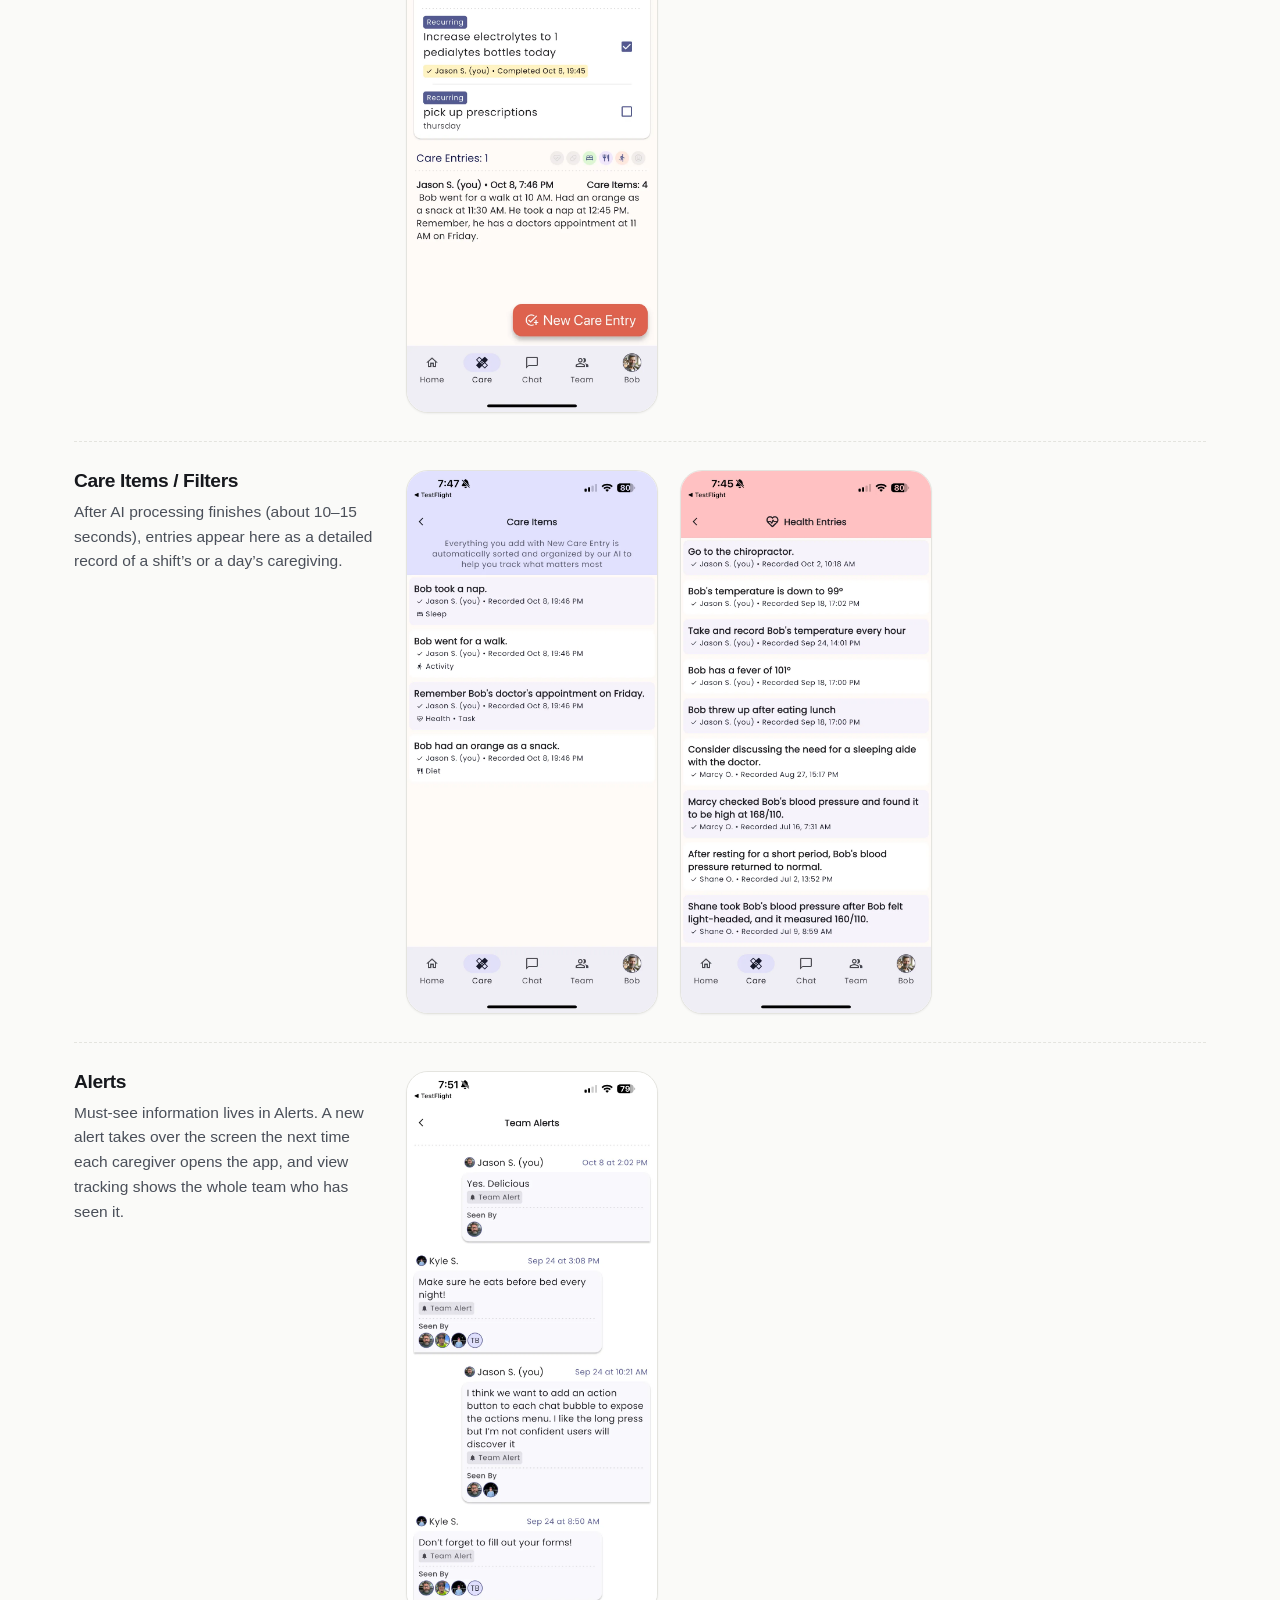
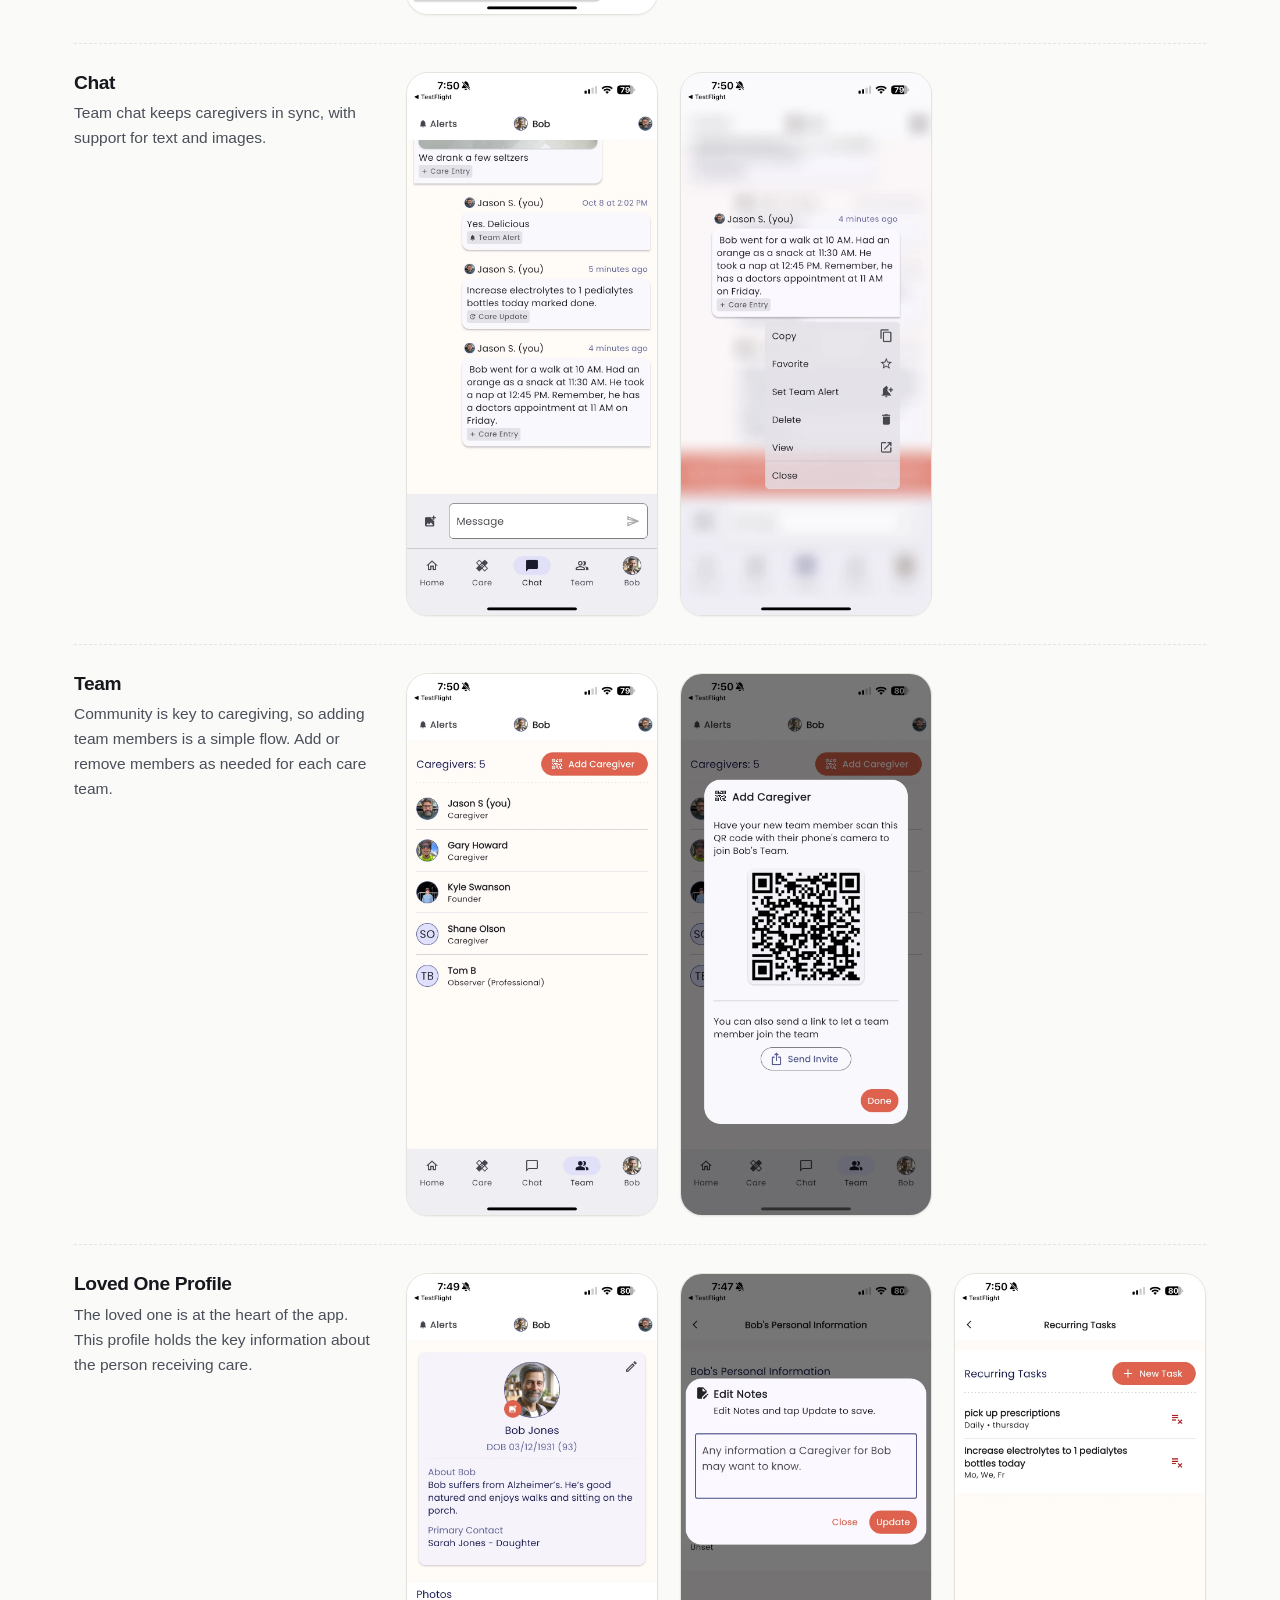
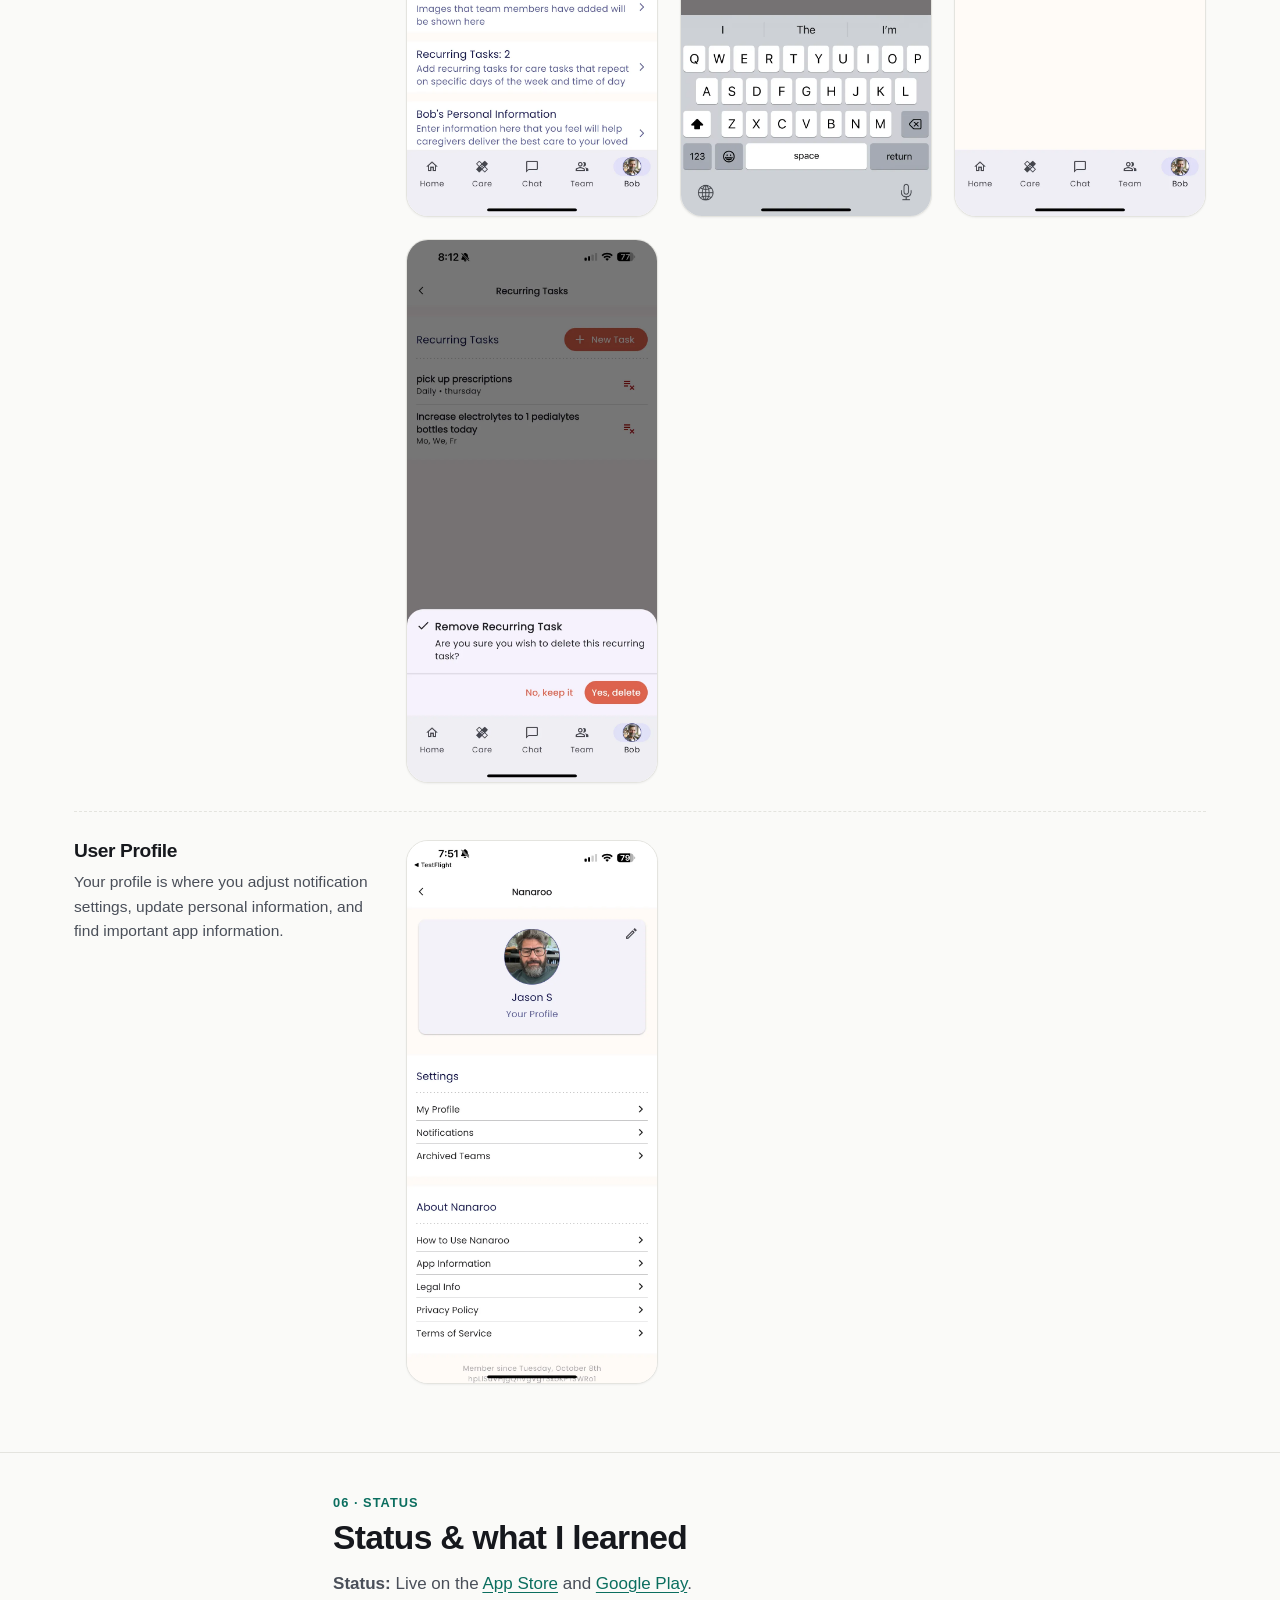
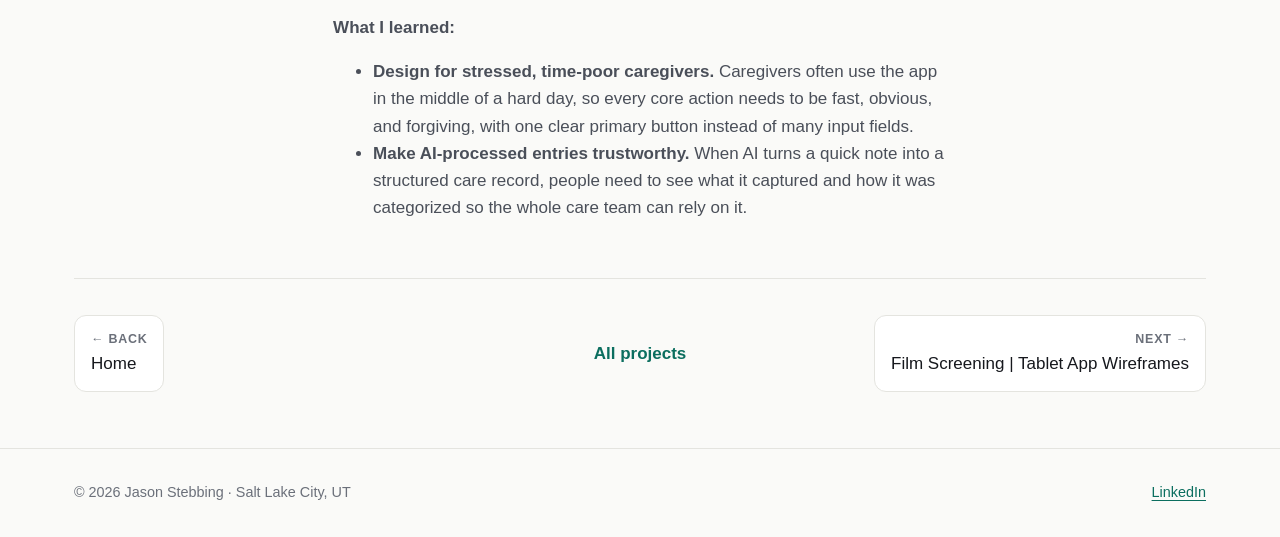
==== commit 85c04cc6: "Fill portfolio placeholders and remove the draft banner. Replace confirmed placeholder copy on the h" ====
--- a/nanaroo.html
+++ b/nanaroo.html
@@ -5,13 +5,11 @@
 <meta name="viewport" content="width=device-width, initial-scale=1">
 <title>Nanaroo case study | Jason Stebbing</title>
 <meta name="description" content="Nanaroo: team-based care mobile app for dementia caregivers. Lead UX/UI design by Jason Stebbing.">
-<meta name="robots" content="noindex">
 <link rel="stylesheet" href="css/style.css">
 <link rel="icon" href="data:image/svg+xml,%3Csvg xmlns='http://www.w3.org/2000/svg' viewBox='0 0 64 64'%3E%3Crect width='64' height='64' rx='14' fill='%230b6e5f'/%3E%3Ctext x='32' y='42' font-family='Arial' font-size='28' font-weight='700' fill='white' text-anchor='middle'%3EJS%3C/text%3E%3C/svg%3E">
 </head>
 <body>
 <a class="skip" href="#main">Skip to content</a>
-<div class="draft" role="note">Draft preview: <mark class="ph">highlighted items</mark> are placeholders or facts to confirm before publishing.</div>
 <header class="site-header"><div class="wrap">
 <a class="brand" href="index.html">Jason Stebbing <span>· Product Marketing &amp; Design</span></a>
 <nav aria-label="Primary"><ul class="nav">
@@ -25,15 +23,14 @@
 
 <div class="page-head"><div class="wrap">
 <p class="crumb"><a href="index.html">Home</a> / Case study</p>
-<span class="eyebrow">Active client project · iOS &amp; Android</span>
+<span class="eyebrow">Client project · Live on iOS &amp; Android</span>
 <h1>Nanaroo | Care Team Mobile App</h1>
 <p class="lede">Team-based care for dementia caregivers. Role: Lead UX/UI designer (all work shown is my own).</p>
-<p class="note"><mark class="ph">[CONFIRM: OK to name Nanaroo publicly as an active client project? Any NDA or client approval needed?]</mark></p>
 <dl class="meta">
 <div><dt>Role</dt><dd>Lead UX/UI designer</dd></div>
 <div><dt>Platform</dt><dd>iOS &amp; Android</dd></div>
 <div><dt>Scope</dt><dd>Research, UX flows, wireframes, early UI, branding &amp; design system, MVP screens</dd></div>
-<div><dt>Status</dt><dd><mark class="ph">[Status — e.g., in development / beta / live, with date]</mark></dd></div>
+<div><dt>Status</dt><dd>Live on the <a href="https://apps.apple.com/us/app/nanaroo-care-tracker/id6736625149" rel="noopener">App Store</a> and <a href="https://play.google.com/store/apps/details?id=com.nanaroo.app_prod" rel="noopener">Google Play</a></dd></div>
 </dl>
 </div></div>
 
@@ -55,7 +52,7 @@
 
 <section class="block" aria-labelledby="n-wire"><div class="wrap">
 <span class="kicker">02 · Flows &amp; wireframes</span><h2 id="n-wire">Conceptual wireframes</h2>
-<p class="prose"><mark class="ph">[Wireframes caption — the Figma caption here duplicates the Home caption; suggested: “Conceptual wireframes for the care clients list and caregiver shift views, including the care-entry input and AI processing flow.”]</mark></p>
+<p class="prose">Conceptual wireframes for the care clients list and caregiver shift views, including the care-entry input and AI processing flow.</p>
 
 <div class="shots phones"><figure class="shot"><a href="assets/nanaroo/wireframes-annotated-care-clients-and-shift-views.webp" title="Open full-size image"><img src="assets/nanaroo/wireframes-annotated-care-clients-and-shift-views-1200.webp" srcset="assets/nanaroo/wireframes-annotated-care-clients-and-shift-views-1200.webp 1200w, assets/nanaroo/wireframes-annotated-care-clients-and-shift-views.webp 2048w" sizes="(max-width: 600px) 50vw, 240px" width="1200" height="900" loading="lazy" decoding="async" alt="Nanaroo wireframe: Slide 4:3 - 4"></a><figcaption>Slide 4:3 - 4</figcaption></figure><figure class="shot"><a href="assets/nanaroo/wireframes-01-caregivers-admin-view.webp" title="Open full-size image"><img src="assets/nanaroo/wireframes-01-caregivers-admin-view-1200.webp" srcset="assets/nanaroo/wireframes-01-caregivers-admin-view-1200.webp 860w" sizes="(max-width: 600px) 50vw, 240px" width="860" height="1864" loading="lazy" decoding="async" alt="Nanaroo wireframe: Caregivers Admin View"></a><figcaption>Caregivers Admin View</figcaption></figure><figure class="shot"><a href="assets/nanaroo/wireframes-02-care-clients-view.webp" title="Open full-size image"><img src="assets/nanaroo/wireframes-02-care-clients-view-1200.webp" srcset="assets/nanaroo/wireframes-02-care-clients-view-1200.webp 860w" sizes="(max-width: 600px) 50vw, 240px" width="860" height="1864" loading="lazy" decoding="async" alt="Nanaroo wireframe: Care Clients View"></a><figcaption>Care Clients View</figcaption></figure><figure class="shot"><a href="assets/nanaroo/wireframes-03-today-view-caregiver-shift-alt.webp" title="Open full-size image"><img src="assets/nanaroo/wireframes-03-today-view-caregiver-shift-alt-1200.webp" srcset="assets/nanaroo/wireframes-03-today-view-caregiver-shift-alt-1200.webp 860w" sizes="(max-width: 600px) 50vw, 240px" width="860" height="1864" loading="lazy" decoding="async" alt="Nanaroo wireframe: Today View - Caregiver Shift ALT"></a><figcaption>Today View - Caregiver Shift ALT</figcaption></figure><figure class="shot"><a href="assets/nanaroo/wireframes-04-today-view-caregiver-shift-alt.webp" title="Open full-size image"><img src="assets/nanaroo/wireframes-04-today-view-caregiver-shift-alt-1200.webp" srcset="assets/nanaroo/wireframes-04-today-view-caregiver-shift-alt-1200.webp 860w" sizes="(max-width: 600px) 50vw, 240px" width="860" height="1864" loading="lazy" decoding="async" alt="Nanaroo wireframe: Today View - Caregiver Shift ALT"></a><figcaption>Today View - Caregiver Shift ALT</figcaption></figure><figure class="shot"><a href="assets/nanaroo/wireframes-05-new-input.webp" title="Open full-size image"><img src="assets/nanaroo/wireframes-05-new-input-1200.webp" srcset="assets/nanaroo/wireframes-05-new-input-1200.webp 864w" sizes="(max-width: 600px) 50vw, 240px" width="864" height="1126" loading="lazy" decoding="async" alt="Nanaroo wireframe: New Input"></a><figcaption>New Input</figcaption></figure><figure class="shot"><a href="assets/nanaroo/wireframes-06-input-processing-output.webp" title="Open full-size image"><img src="assets/nanaroo/wireframes-06-input-processing-output-1200.webp" srcset="assets/nanaroo/wireframes-06-input-processing-output-1200.webp 864w" sizes="(max-width: 600px) 50vw, 240px" width="864" height="1126" loading="lazy" decoding="async" alt="Nanaroo wireframe: Input Processing Output"></a><figcaption>Input Processing Output</figcaption></figure><figure class="shot"><a href="assets/nanaroo/wireframes-07-input-processing-result.webp" title="Open full-size image"><img src="assets/nanaroo/wireframes-07-input-processing-result-1200.webp" srcset="assets/nanaroo/wireframes-07-input-processing-result-1200.webp 864w" sizes="(max-width: 600px) 50vw, 240px" width="864" height="1126" loading="lazy" decoding="async" alt="Nanaroo wireframe: Input Processing Result"></a><figcaption>Input Processing Result</figcaption></figure><figure class="shot"><a href="assets/nanaroo/wireframes-08-input-processing-result.webp" title="Open full-size image"><img src="assets/nanaroo/wireframes-08-input-processing-result-1200.webp" srcset="assets/nanaroo/wireframes-08-input-processing-result-1200.webp 864w" sizes="(max-width: 600px) 50vw, 240px" width="864" height="1366" loading="lazy" decoding="async" alt="Nanaroo wireframe: Input Processing Result"></a><figcaption>Input Processing Result</figcaption></figure></div>
 <details><summary>Design notes from the wireframe board</summary><ul><li>Both the care client and the caregiver are displayed at the top of the view.</li><li>The current caregiver on shift is displayed on the right, visible only to the care manager/director.</li><li>Care items for the day are a checklist of sorts. They are the only card-styled items, intentionally, to isolate them and put focus on them for caregivers.</li><li>A full-width + button makes the primary activity trigger very clear to users.</li><li>Each processed care entry captures caregiver name, shift info, client/loved one, submission date and time, the user entry, location, detected care tags, other users’ names, a summary/title, urgency level (if indicated), and the loved one’s mood/status.</li></ul></details>
@@ -69,7 +66,7 @@
 
 <section class="block" aria-labelledby="n-ds"><div class="wrap">
 <span class="kicker">04 · Branding &amp; design system</span><h2 id="n-ds">A lean design system, built for speed</h2>
-<p class="prose">Built for speed, this lean design system covers buttons, states, typography, and color. <mark class="ph">[CONFIRM “We” vs “I”:]</mark> We started from Material and augmented the standards with Nanaroo’s own design language where the product needed it.</p>
+<p class="prose">Built for speed, this lean design system covers buttons, states, typography, and color. I started from Material and augmented the standards with Nanaroo’s own design language where the product needed it.</p>
 <div class="shots medium"><figure class="shot"><a href="assets/nanaroo/design-system-logo-typography-color.webp" title="Open full-size image"><img src="assets/nanaroo/design-system-logo-typography-color-1200.webp" srcset="assets/nanaroo/design-system-logo-typography-color-1200.webp 1200w, assets/nanaroo/design-system-logo-typography-color.webp 2400w" sizes="(max-width: 700px) 100vw, 560px" width="1200" height="1496" loading="lazy" decoding="async" alt="Nanaroo design definitions: logo, app icon, typography (Lora for titles, Poppins for app text), and color palette"></a><figcaption>Design definitions: logo, app icon, typography, and color palette.</figcaption></figure></div>
 </div></section>
 
@@ -89,13 +86,11 @@
 
 <section class="block" aria-labelledby="n-status"><div class="wrap prose">
 <span class="kicker">06 · Status</span><h2 id="n-status">Status &amp; what I learned</h2>
-<p><strong>Status:</strong> <mark class="ph">[Status — e.g., in development / in beta / live on App Store &amp; Google Play, with date]</mark></p>
-<p><strong>Prototype:</strong> <mark class="ph">[Clickable prototype link, or “available on request”]</mark></p>
+<p><strong>Status:</strong> Live on the <a href="https://apps.apple.com/us/app/nanaroo-care-tracker/id6736625149" rel="noopener">App Store</a> and <a href="https://play.google.com/store/apps/details?id=com.nanaroo.app_prod" rel="noopener">Google Play</a>.</p>
 <p><strong>What I learned:</strong></p>
 <ul>
-<li><mark class="ph">[Learning 1 — e.g., designing for stressed, time-poor caregivers]</mark></li>
-<li><mark class="ph">[Learning 2 — e.g., making AI-processed entries trustworthy]</mark></li>
-<li><mark class="ph">[Learning 3 — optional]</mark></li>
+<li><strong>Design for stressed, time-poor caregivers.</strong> Caregivers often use the app in the middle of a hard day, so every core action needs to be fast, obvious, and forgiving, with one clear primary button instead of many input fields.</li>
+<li><strong>Make AI-processed entries trustworthy.</strong> When AI turns a quick note into a structured care record, people need to see what it captured and how it was categorized so the whole care team can rely on it.</li>
 </ul>
 </div></section>
 
